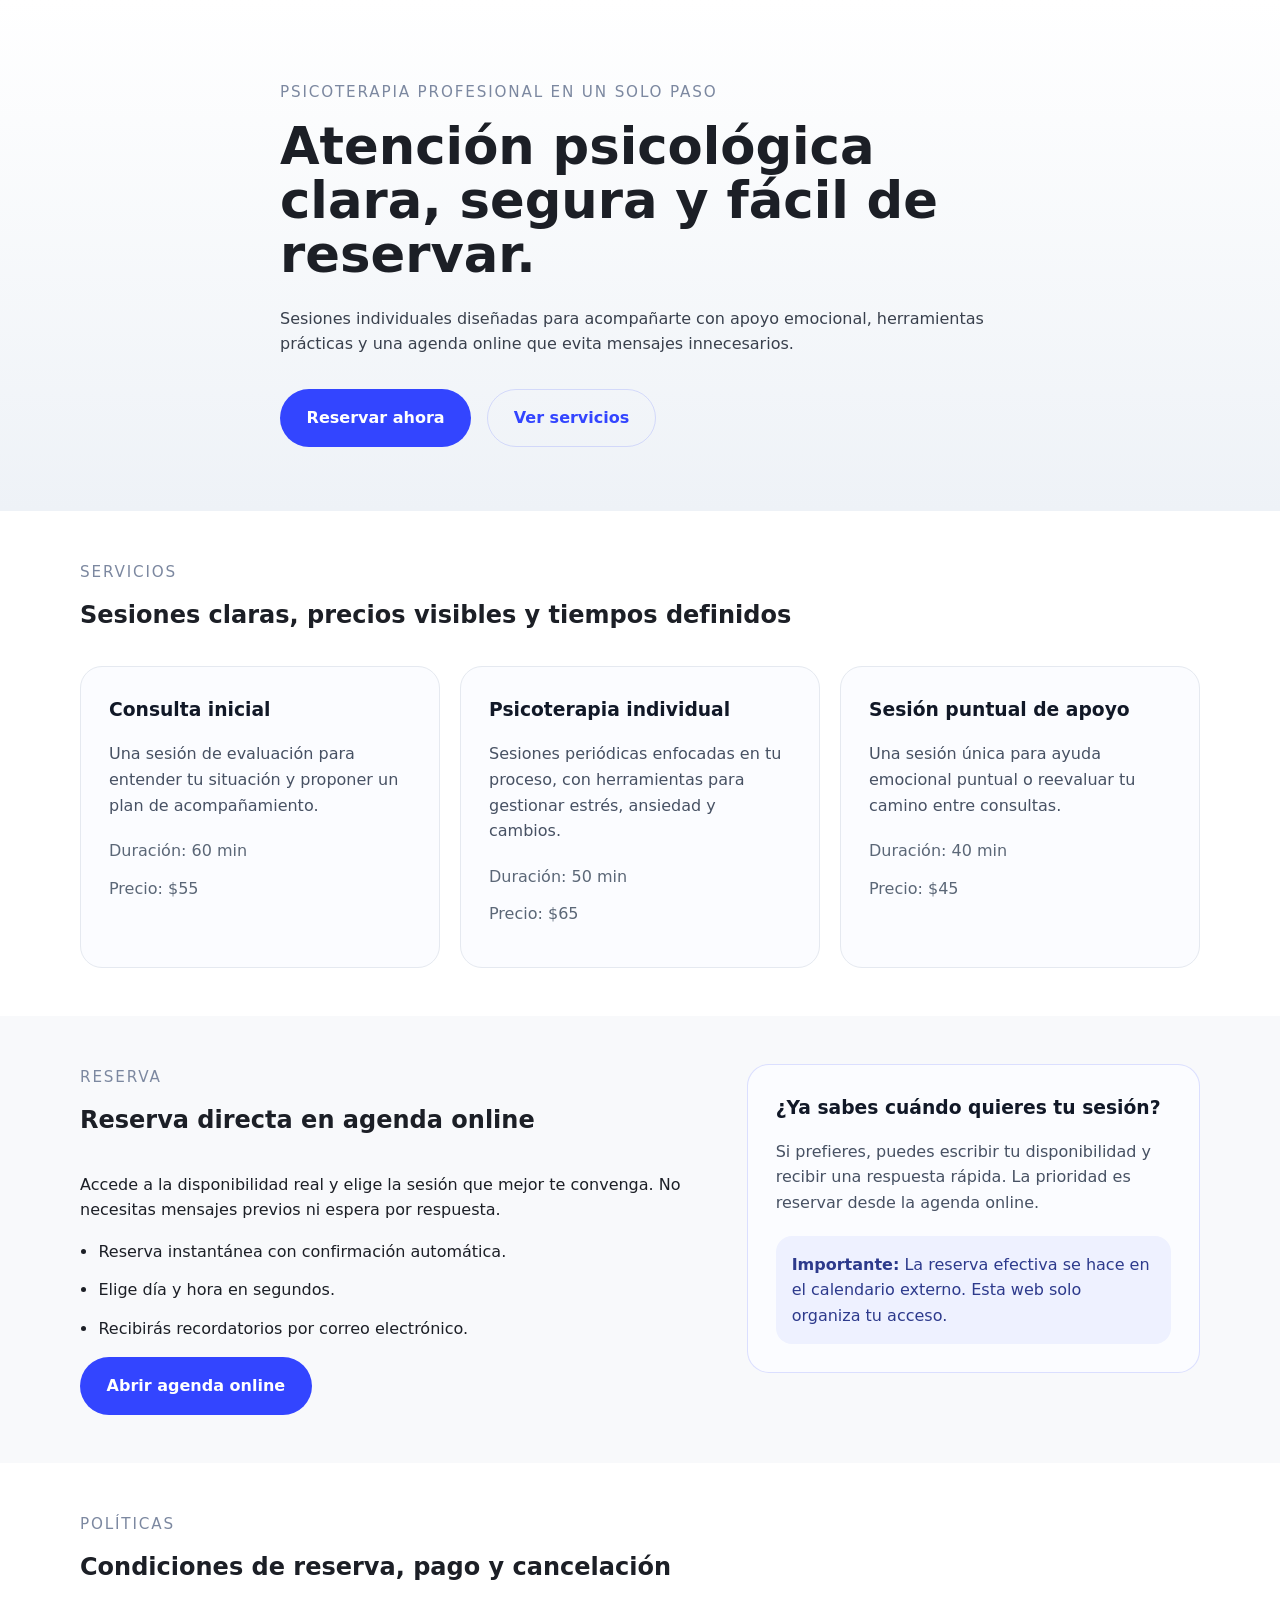
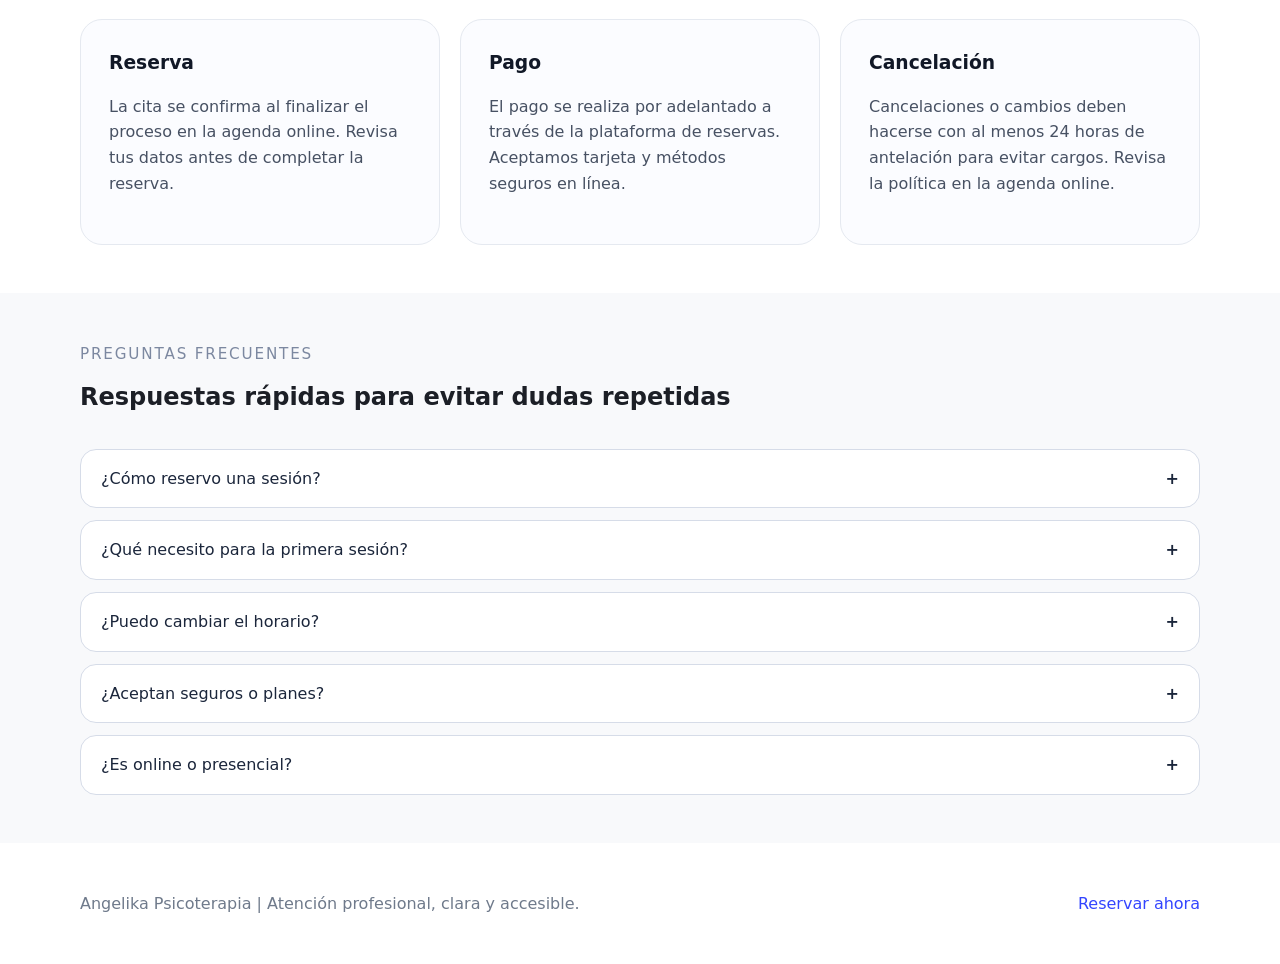
==== index.html @ d8b74e1b "Add one-page psychotherapy website" ====
<!DOCTYPE html>
<html lang="es">
<head>
  <meta charset="UTF-8" />
  <meta name="viewport" content="width=device-width, initial-scale=1.0" />
  <title>Consulta de Psicoterapia | Angelika</title>
  <link rel="stylesheet" href="styles.css" />
</head>
<body>
  <header class="hero">
    <div class="container hero-content">
      <p class="eyebrow">Psicoterapia profesional en un solo paso</p>
      <h1>Atención psicológica clara, segura y fácil de reservar.</h1>
      <p class="hero-copy">
        Sesiones individuales diseñadas para acompañarte con apoyo emocional, herramientas prácticas y una agenda online que evita mensajes innecesarios.
      </p>
      <div class="hero-actions">
        <a class="button button-primary" href="#reserva">Reservar ahora</a>
        <a class="button button-secondary" href="#servicios">Ver servicios</a>
      </div>
    </div>
  </header>

  <main>
    <section id="servicios" class="section section-light">
      <div class="container">
        <div class="section-header">
          <p class="section-label">Servicios</p>
          <h2>Sesiones claras, precios visibles y tiempos definidos</h2>
        </div>
        <div class="services-grid">
          <article class="service-card">
            <h3>Consulta inicial</h3>
            <p>Una sesión de evaluación para entender tu situación y proponer un plan de acompañamiento.</p>
            <ul>
              <li>Duración: 60 min</li>
              <li>Precio: $55</li>
            </ul>
          </article>
          <article class="service-card">
            <h3>Psicoterapia individual</h3>
            <p>Sesiones periódicas enfocadas en tu proceso, con herramientas para gestionar estrés, ansiedad y cambios.</p>
            <ul>
              <li>Duración: 50 min</li>
              <li>Precio: $65</li>
            </ul>
          </article>
          <article class="service-card">
            <h3>Sesión puntual de apoyo</h3>
            <p>Una sesión única para ayuda emocional puntual o reevaluar tu camino entre consultas.</p>
            <ul>
              <li>Duración: 40 min</li>
              <li>Precio: $45</li>
            </ul>
          </article>
        </div>
      </div>
    </section>

    <section class="section section-white">
      <div class="container split-content">
        <div>
          <div class="section-header">
            <p class="section-label">Reserva</p>
            <h2>Reserva directa en agenda online</h2>
          </div>
          <p>Accede a la disponibilidad real y elige la sesión que mejor te convenga. No necesitas mensajes previos ni espera por respuesta.</p>
          <ul class="policy-list">
            <li>Reserva instantánea con confirmación automática.</li>
            <li>Elige día y hora en segundos.</li>
            <li>Recibirás recordatorios por correo electrónico.</li>
          </ul>
          <a class="button button-primary" id="reserva" href="https://agenda.example.com" target="_blank" rel="noopener noreferrer">Abrir agenda online</a>
        </div>
        <div class="booking-card">
          <h3>¿Ya sabes cuándo quieres tu sesión?</h3>
          <p>Si prefieres, puedes escribir tu disponibilidad y recibir una respuesta rápida. La prioridad es reservar desde la agenda online.</p>
          <div class="booking-note">
            <strong>Importante:</strong> La reserva efectiva se hace en el calendario externo. Esta web solo organiza tu acceso.
          </div>
        </div>
      </div>
    </section>

    <section class="section section-light">
      <div class="container">
        <div class="section-header">
          <p class="section-label">Políticas</p>
          <h2>Condiciones de reserva, pago y cancelación</h2>
        </div>
        <div class="policies-grid">
          <article class="policy-card">
            <h3>Reserva</h3>
            <p>La cita se confirma al finalizar el proceso en la agenda online. Revisa tus datos antes de completar la reserva.</p>
          </article>
          <article class="policy-card">
            <h3>Pago</h3>
            <p>El pago se realiza por adelantado a través de la plataforma de reservas. Aceptamos tarjeta y métodos seguros en línea.</p>
          </article>
          <article class="policy-card">
            <h3>Cancelación</h3>
            <p>Cancelaciones o cambios deben hacerse con al menos 24 horas de antelación para evitar cargos. Revisa la política en la agenda online.</p>
          </article>
        </div>
      </div>
    </section>

    <section class="section section-white">
      <div class="container">
        <div class="section-header">
          <p class="section-label">Preguntas frecuentes</p>
          <h2>Respuestas rápidas para evitar dudas repetidas</h2>
        </div>
        <div class="faq-list" id="faqList">
          <button class="faq-item" type="button">
            <span>¿Cómo reservo una sesión?</span>
            <span class="faq-icon">+</span>
          </button>
          <div class="faq-panel">Haz clic en "Abrir agenda online", elige la cita disponible y confirma tu reserva con tus datos.</div>

          <button class="faq-item" type="button">
            <span>¿Qué necesito para la primera sesión?</span>
            <span class="faq-icon">+</span>
          </button>
          <div class="faq-panel">Conéctate desde un lugar tranquilo, lleva papel y bolígrafo si deseas, y comparte lo que te preocupe.</div>

          <button class="faq-item" type="button">
            <span>¿Puedo cambiar el horario?</span>
            <span class="faq-icon">+</span>
          </button>
          <div class="faq-panel">Sí, la mayoría de los cambios se gestionan desde la agenda online con 24 horas de anticipación.</div>

          <button class="faq-item" type="button">
            <span>¿Aceptan seguros o planes?</span>
            <span class="faq-icon">+</span>
          </button>
          <div class="faq-panel">Actualmente el pago es directo en línea. Si necesitas más opciones, consulta desde la agenda o envía un mensaje breve.</div>

          <button class="faq-item" type="button">
            <span>¿Es online o presencial?</span>
            <span class="faq-icon">+</span>
          </button>
          <div class="faq-panel">La oferta principal es online para facilitar la reserva y reducir tiempos. Si hay opción presencial disponible, se indicará en la agenda.</div>
        </div>
      </div>
    </section>
  </main>

  <footer class="footer">
    <div class="container footer-content">
      <p>Angelika Psicoterapia | Atención profesional, clara y accesible.</p>
      <a href="https://agenda.example.com" target="_blank" rel="noopener noreferrer">Reservar ahora</a>
    </div>
  </footer>

  <script src="script.js"></script>
</body>
</html>
---- styles.css ----
:root {
  color-scheme: light;
  font-family: Inter, system-ui, -apple-system, BlinkMacSystemFont, 'Segoe UI', sans-serif;
  font-size: 16px;
  line-height: 1.6;
  color: #1c1f26;
  background: #f8f9fb;
}

* {
  box-sizing: border-box;
}

html {
  scroll-behavior: smooth;
}

body {
  margin: 0;
  min-height: 100vh;
  background: #f8f9fb;
}

a {
  color: inherit;
  text-decoration: none;
}

button {
  font: inherit;
}

.container {
  width: min(1120px, calc(100% - 2rem));
  margin: 0 auto;
}

.hero {
  padding: 4rem 0 3rem;
  background: linear-gradient(180deg, #ffffff 0%, #eef2f7 100%);
}

.hero-content {
  max-width: 720px;
}

.eyebrow {
  margin: 0 0 1rem;
  color: #7c88a0;
  font-size: 0.95rem;
  letter-spacing: 0.12em;
  text-transform: uppercase;
}

h1,
h2,
h3 {
  margin: 0;
  font-weight: 700;
}

h1 {
  font-size: clamp(2rem, 4vw, 3.4rem);
  line-height: 1.05;
}

.hero-copy {
  margin: 1.5rem 0 2rem;
  max-width: 56rem;
  color: #39404d;
}

.hero-actions {
  display: flex;
  flex-direction: column;
  gap: 1rem;
}

.section {
  padding: 3rem 0;
}

.section-light {
  background: #ffffff;
}

.section-white {
  background: #f8f9fb;
}

.section-header {
  margin-bottom: 2rem;
}

.section-label {
  margin: 0 0 0.75rem;
  display: inline-block;
  font-size: 0.95rem;
  letter-spacing: 0.12em;
  color: #7c88a0;
  text-transform: uppercase;
}

.services-grid,
.policies-grid {
  display: grid;
  gap: 1.25rem;
}

.service-card,
.policy-card,
.booking-card {
  background: #fbfcff;
  border: 1px solid #e5e9f0;
  border-radius: 22px;
  padding: 1.75rem;
}

.service-card h3,
.policy-card h3,
.booking-card h3 {
  margin-bottom: 1rem;
  color: #111827;
}

.service-card p,
.policy-card p,
.booking-card p {
  margin: 0 0 1.25rem;
  color: #475163;
}

.service-card ul,
.policy-card ul,
.booking-card ul {
  margin: 0;
  padding: 0;
  list-style: none;
  color: #5b6777;
}

.service-card li {
  margin-bottom: 0.75rem;
}

.button {
  display: inline-flex;
  align-items: center;
  justify-content: center;
  border-radius: 999px;
  padding: 0.95rem 1.6rem;
  font-weight: 700;
  transition: transform 160ms ease, box-shadow 160ms ease;
}

.button-primary {
  background: #3345ff;
  color: #ffffff;
  border: 1px solid transparent;
}

.button-secondary {
  background: transparent;
  color: #3345ff;
  border: 1px solid rgba(51, 69, 255, 0.16);
}

.button:hover {
  transform: translateY(-1px);
}

.split-content {
  display: grid;
  gap: 2rem;
}

.booking-card {
  border-color: rgba(51, 69, 255, 0.16);
}

.booking-note {
  margin-top: 1rem;
  padding: 1rem;
  border-radius: 16px;
  background: #eef1ff;
  color: #2d3a8c;
}

.policy-list {
  padding-left: 1.15rem;
}

.policy-list li {
  margin-bottom: 0.8rem;
}

.faq-list {
  display: grid;
  gap: 0.75rem;
}

.faq-item {
  width: 100%;
  border: 1px solid #d6dce8;
  border-radius: 16px;
  background: #ffffff;
  color: #1b263b;
  padding: 1rem 1.25rem;
  display: flex;
  justify-content: space-between;
  align-items: center;
  cursor: pointer;
}

.faq-item:hover {
  border-color: #a2b1cf;
}

.faq-panel {
  display: none;
  background: #ffffff;
  border: 1px solid #d6dce8;
  border-top: none;
  border-radius: 0 0 16px 16px;
  padding: 1rem 1.25rem;
  color: #575f70;
}

.faq-item.active + .faq-panel {
  display: block;
}

.faq-icon {
  font-weight: 700;
}

.footer {
  padding: 2rem 0;
  background: #ffffff;
}

.footer-content {
  display: flex;
  flex-direction: column;
  gap: 1rem;
  align-items: center;
  justify-content: space-between;
  text-align: center;
  color: #6f7a8b;
}

.footer-content a {
  color: #3345ff;
}

@media (min-width: 720px) {
  .hero {
    padding: 5rem 0 4rem;
  }

  .hero-actions {
    flex-direction: row;
  }

  .services-grid,
  .policies-grid {
    grid-template-columns: repeat(3, minmax(0, 1fr));
  }

  .split-content {
    grid-template-columns: 1.4fr 1fr;
    align-items: start;
  }

  .footer-content {
    flex-direction: row;
    text-align: left;
  }
}

@media (max-width: 719px) {
  .section {
    padding: 2.5rem 0;
  }

  .service-card,
  .policy-card,
  .booking-card {
    padding: 1.5rem;
  }
}
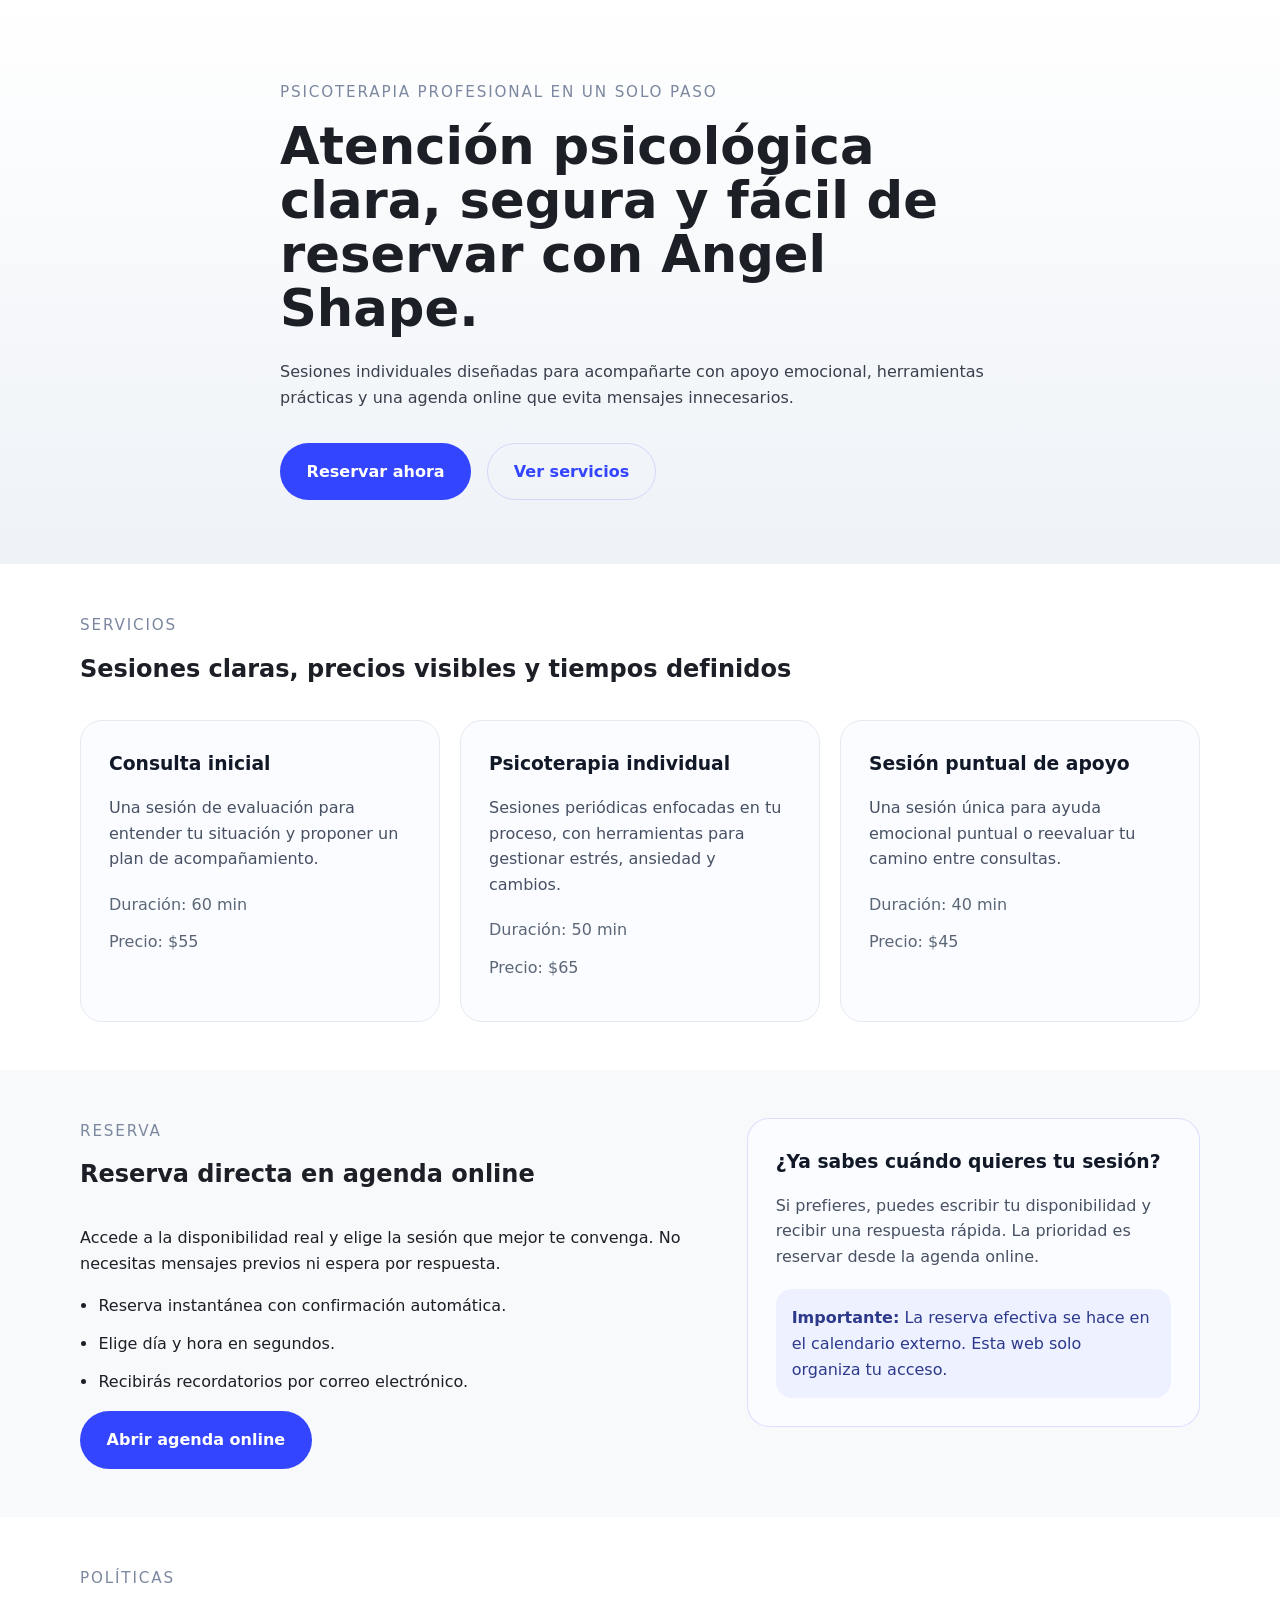
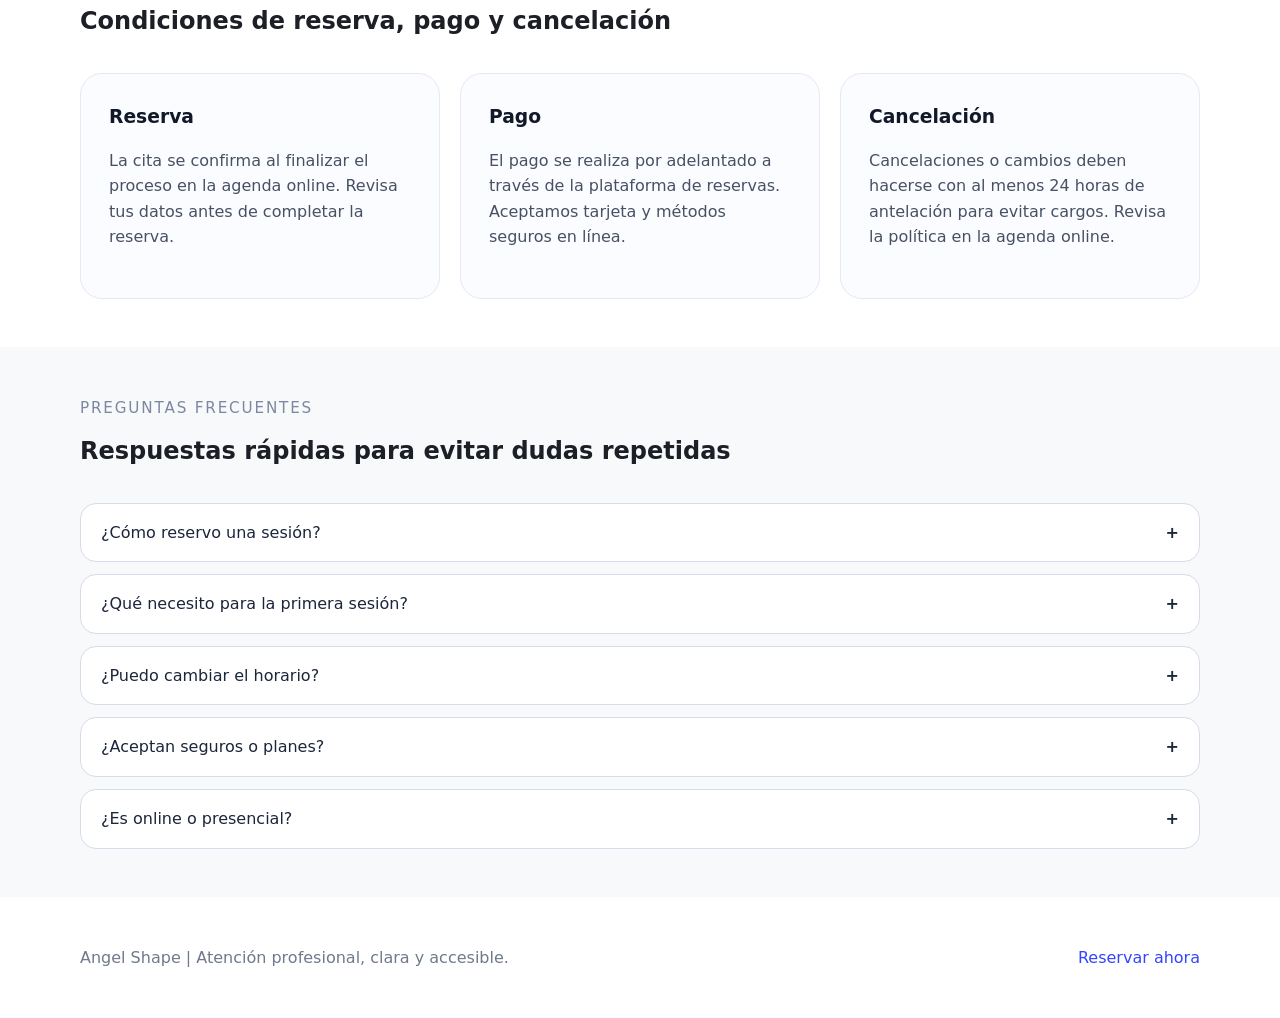
==== commit a6553b09: "Rename brand to Angel Shape" ====
--- a/index.html
+++ b/index.html
@@ -3,14 +3,14 @@
 <head>
   <meta charset="UTF-8" />
   <meta name="viewport" content="width=device-width, initial-scale=1.0" />
-  <title>Consulta de Psicoterapia | Angelika</title>
+  <title>Angel Shape | Reserva fácil y profesional</title>
   <link rel="stylesheet" href="styles.css" />
 </head>
 <body>
   <header class="hero">
     <div class="container hero-content">
       <p class="eyebrow">Psicoterapia profesional en un solo paso</p>
-      <h1>Atención psicológica clara, segura y fácil de reservar.</h1>
+      <h1>Atención psicológica clara, segura y fácil de reservar con Angel Shape.</h1>
       <p class="hero-copy">
         Sesiones individuales diseñadas para acompañarte con apoyo emocional, herramientas prácticas y una agenda online que evita mensajes innecesarios.
       </p>
@@ -148,7 +148,7 @@
 
   <footer class="footer">
     <div class="container footer-content">
-      <p>Angelika Psicoterapia | Atención profesional, clara y accesible.</p>
+      <p>Angel Shape | Atención profesional, clara y accesible.</p>
       <a href="https://agenda.example.com" target="_blank" rel="noopener noreferrer">Reservar ahora</a>
     </div>
   </footer>
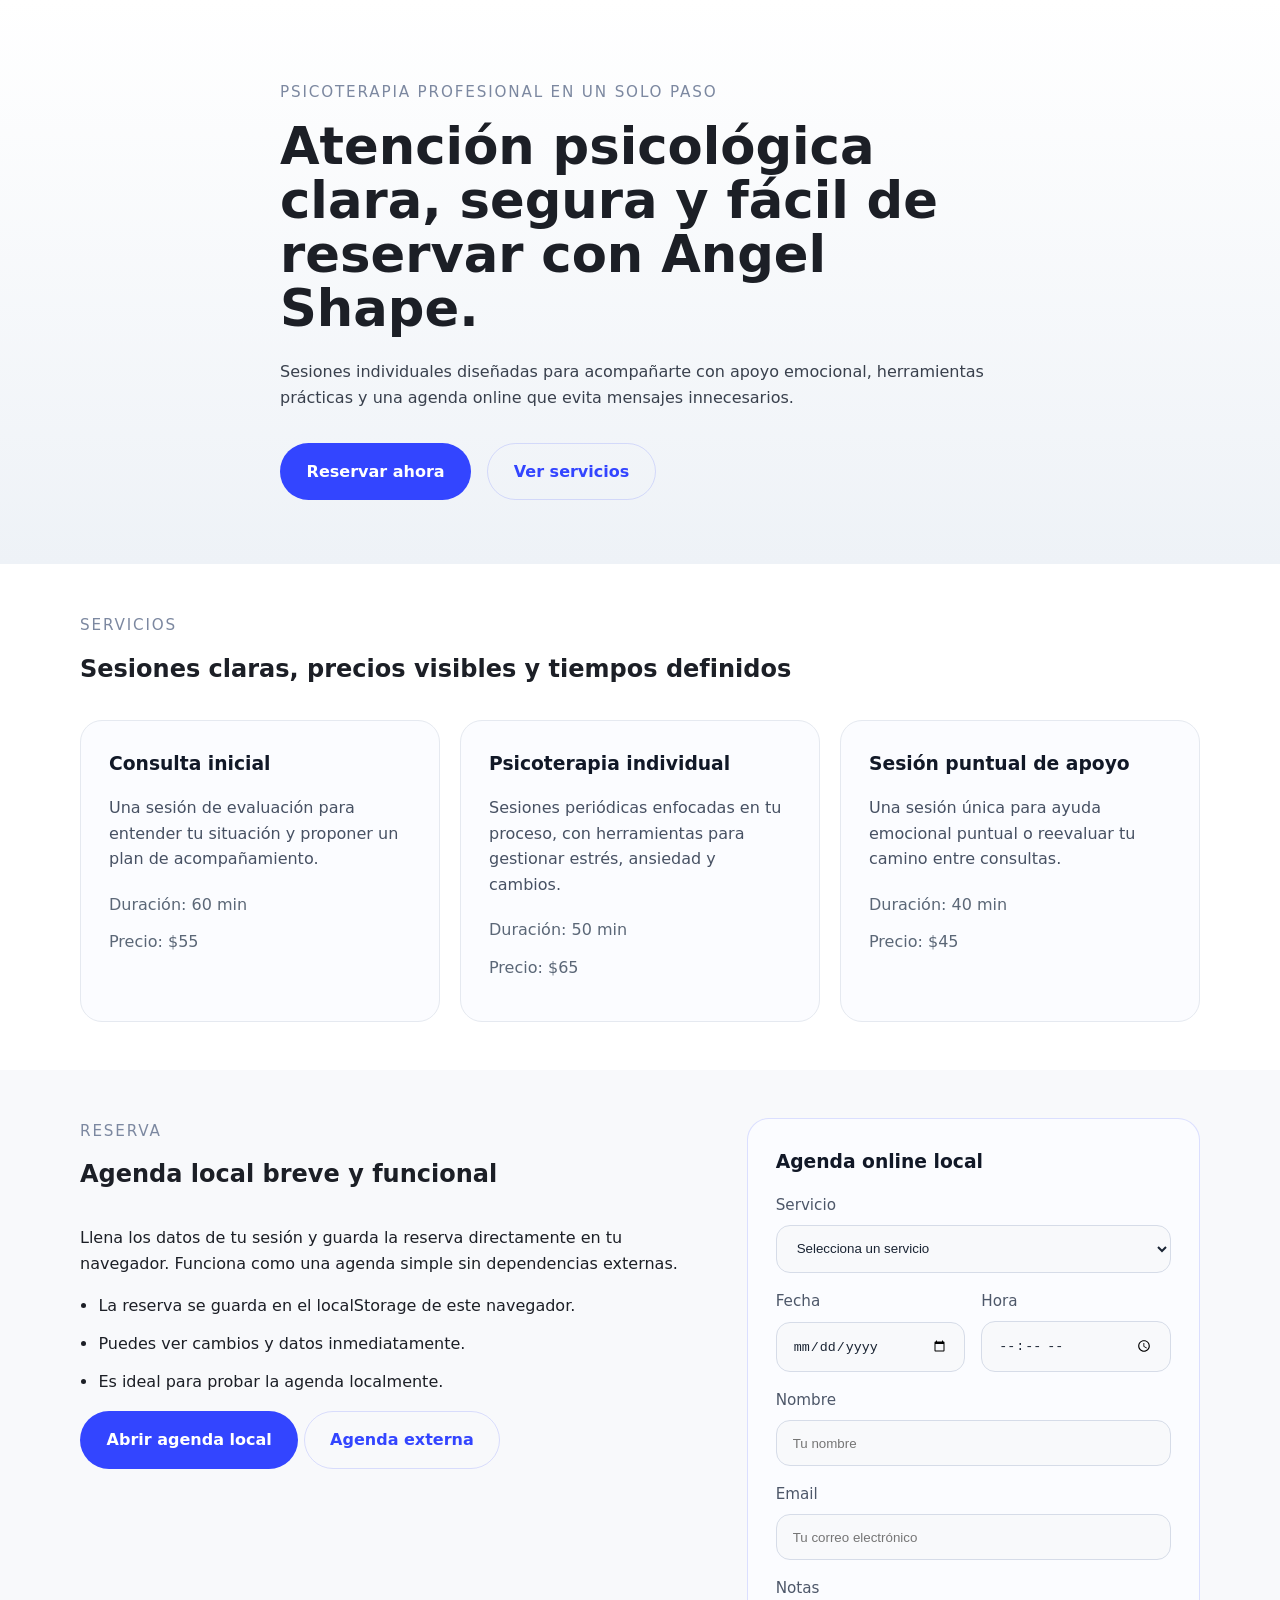
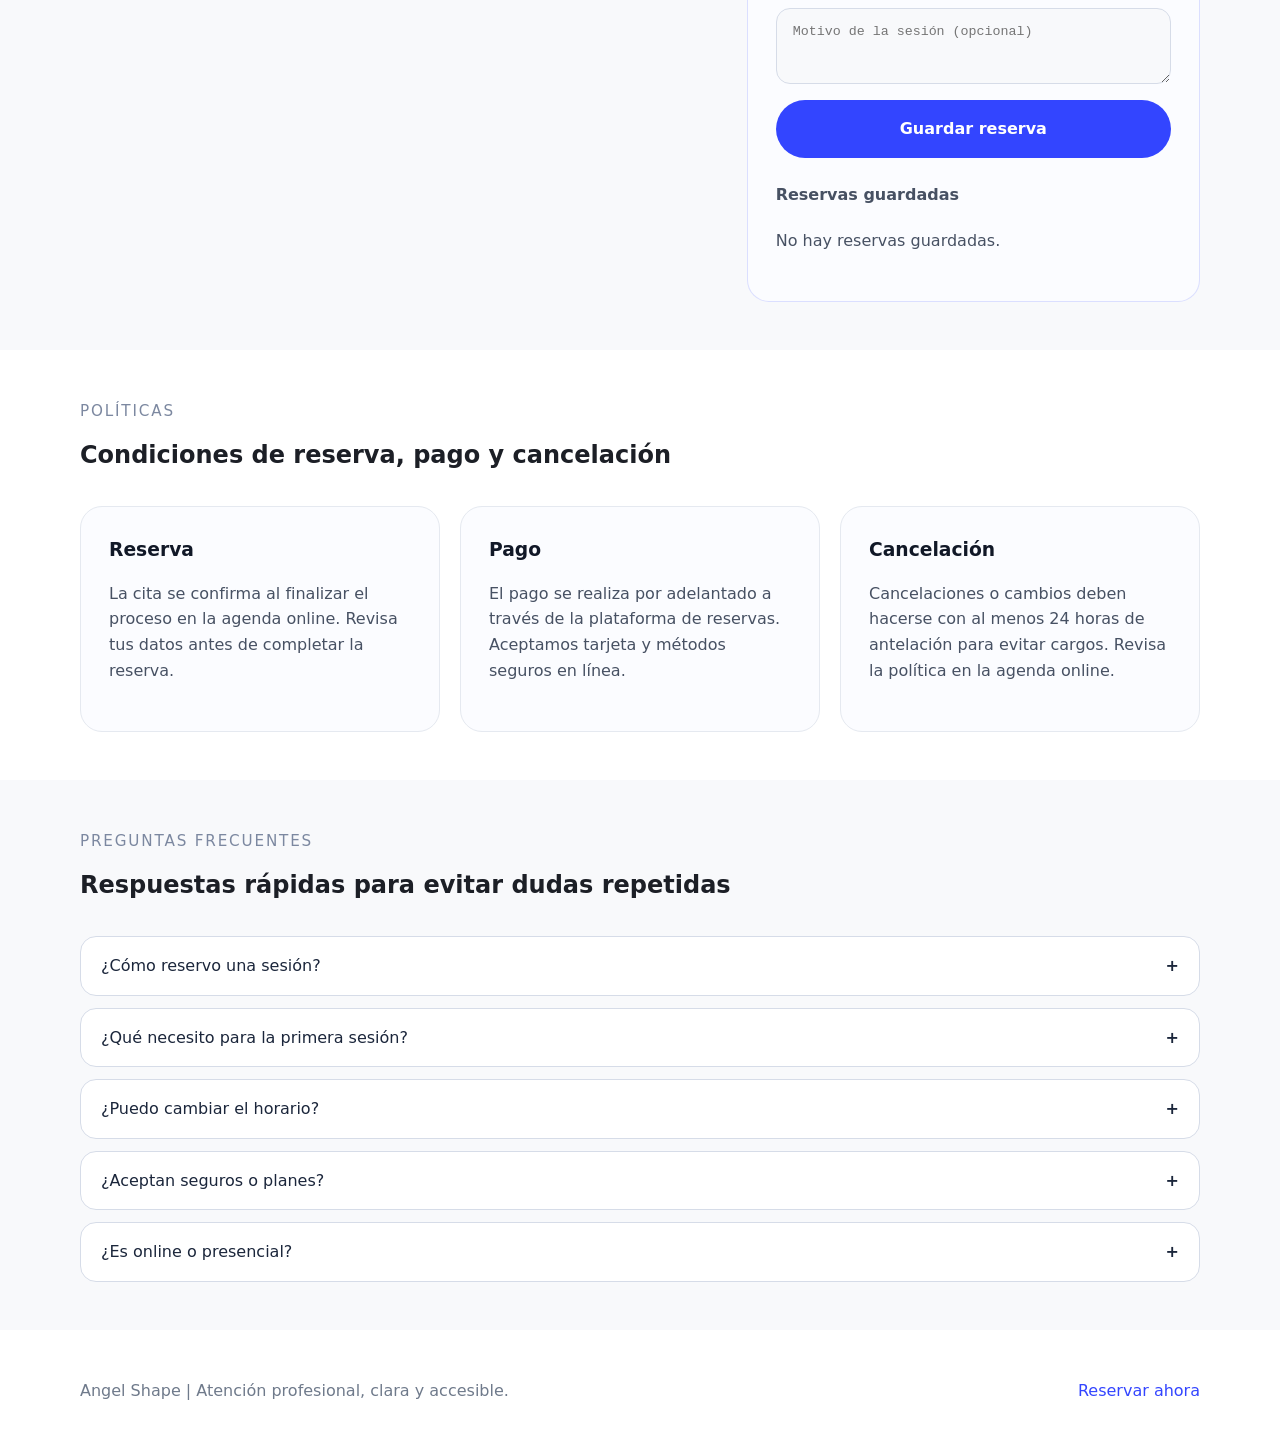
==== commit b4281a35: "Add local agenda with localStorage support" ====
--- a/index.html
+++ b/index.html
@@ -15,7 +15,7 @@
         Sesiones individuales diseñadas para acompañarte con apoyo emocional, herramientas prácticas y una agenda online que evita mensajes innecesarios.
       </p>
       <div class="hero-actions">
-        <a class="button button-primary" href="#reserva">Reservar ahora</a>
+        <a class="button button-primary" href="#agendaLocal">Reservar ahora</a>
         <a class="button button-secondary" href="#servicios">Ver servicios</a>
       </div>
     </div>
@@ -62,21 +62,57 @@
         <div>
           <div class="section-header">
             <p class="section-label">Reserva</p>
-            <h2>Reserva directa en agenda online</h2>
+            <h2>Agenda local breve y funcional</h2>
           </div>
-          <p>Accede a la disponibilidad real y elige la sesión que mejor te convenga. No necesitas mensajes previos ni espera por respuesta.</p>
+          <p>Llena los datos de tu sesión y guarda la reserva directamente en tu navegador. Funciona como una agenda simple sin dependencias externas.</p>
           <ul class="policy-list">
-            <li>Reserva instantánea con confirmación automática.</li>
-            <li>Elige día y hora en segundos.</li>
-            <li>Recibirás recordatorios por correo electrónico.</li>
+            <li>La reserva se guarda en el localStorage de este navegador.</li>
+            <li>Puedes ver cambios y datos inmediatamente.</li>
+            <li>Es ideal para probar la agenda localmente.</li>
           </ul>
-          <a class="button button-primary" id="reserva" href="https://agenda.example.com" target="_blank" rel="noopener noreferrer">Abrir agenda online</a>
+          <a class="button button-primary" href="#agendaLocal">Abrir agenda local</a>
+          <a class="button button-secondary" href="https://agenda.example.com" target="_blank" rel="noopener noreferrer">Agenda externa</a>
         </div>
-        <div class="booking-card">
-          <h3>¿Ya sabes cuándo quieres tu sesión?</h3>
-          <p>Si prefieres, puedes escribir tu disponibilidad y recibir una respuesta rápida. La prioridad es reservar desde la agenda online.</p>
-          <div class="booking-note">
-            <strong>Importante:</strong> La reserva efectiva se hace en el calendario externo. Esta web solo organiza tu acceso.
+        <div class="booking-card" id="agendaLocal">
+          <h3>Agenda online local</h3>
+          <form id="bookingForm" class="booking-form">
+            <div class="input-group">
+              <label class="input-label" for="service">Servicio</label>
+              <select id="service" name="service" class="input-field" required>
+                <option value="">Selecciona un servicio</option>
+                <option value="Consulta inicial">Consulta inicial - 60 min</option>
+                <option value="Psicoterapia individual">Psicoterapia individual - 50 min</option>
+                <option value="Sesión puntual de apoyo">Sesión puntual de apoyo - 40 min</option>
+              </select>
+            </div>
+            <div class="input-row">
+              <div class="input-group">
+                <label class="input-label" for="date">Fecha</label>
+                <input id="date" name="date" type="date" class="input-field" required />
+              </div>
+              <div class="input-group">
+                <label class="input-label" for="time">Hora</label>
+                <input id="time" name="time" type="time" class="input-field" required />
+              </div>
+            </div>
+            <div class="input-group">
+              <label class="input-label" for="name">Nombre</label>
+              <input id="name" name="name" type="text" class="input-field" placeholder="Tu nombre" required />
+            </div>
+            <div class="input-group">
+              <label class="input-label" for="email">Email</label>
+              <input id="email" name="email" type="email" class="input-field" placeholder="Tu correo electrónico" required />
+            </div>
+            <div class="input-group">
+              <label class="input-label" for="notes">Notas</label>
+              <textarea id="notes" name="notes" class="input-field" rows="3" placeholder="Motivo de la sesión (opcional)"></textarea>
+            </div>
+            <button class="button button-primary" type="submit">Guardar reserva</button>
+          </form>
+          <div class="booking-summary">
+            <p class="booking-summary-title">Reservas guardadas</p>
+            <p id="bookingCount">Cargando...</p>
+            <div id="bookingsList" class="bookings-list"></div>
           </div>
         </div>
       </div>
@@ -116,7 +152,7 @@
             <span>¿Cómo reservo una sesión?</span>
             <span class="faq-icon">+</span>
           </button>
-          <div class="faq-panel">Haz clic en "Abrir agenda online", elige la cita disponible y confirma tu reserva con tus datos.</div>
+          <div class="faq-panel">Haz clic en "Abrir agenda local", completa los datos y guarda tu reserva en tu navegador.</div>
 
           <button class="faq-item" type="button">
             <span>¿Qué necesito para la primera sesión?</span>
--- a/styles.css
+++ b/styles.css
@@ -178,6 +178,77 @@
   border-color: rgba(51, 69, 255, 0.16);
 }
 
+.booking-form {
+  display: grid;
+  gap: 1rem;
+}
+
+.input-group {
+  display: grid;
+  gap: 0.5rem;
+}
+
+.input-row {
+  display: grid;
+  gap: 1rem;
+  grid-template-columns: 1fr 1fr;
+}
+
+@media (max-width: 720px) {
+  .input-row {
+    grid-template-columns: 1fr;
+  }
+}
+
+.input-label {
+  font-size: 0.95rem;
+  color: #4d5769;
+}
+
+.input-field {
+  width: 100%;
+  min-height: 44px;
+  padding: 0.9rem 1rem;
+  border: 1px solid #d6dce8;
+  border-radius: 14px;
+  background: #f8f9fb;
+  color: #1a2433;
+}
+
+.input-field:focus {
+  outline: none;
+  border-color: #3345ff;
+  box-shadow: 0 0 0 4px rgba(51, 69, 255, 0.08);
+}
+
+.booking-summary {
+  margin-top: 1.5rem;
+}
+
+.booking-summary-title {
+  margin: 0 0 0.5rem;
+  font-weight: 700;
+  color: #111827;
+}
+
+.bookings-list {
+  display: grid;
+  gap: 0.85rem;
+  margin-top: 1rem;
+}
+
+.booking-item {
+  padding: 1rem;
+  border: 1px solid #d6dce8;
+  border-radius: 18px;
+  background: #ffffff;
+}
+
+.booking-item strong {
+  display: block;
+  margin-bottom: 0.5rem;
+}
+
 .booking-note {
   margin-top: 1rem;
   padding: 1rem;
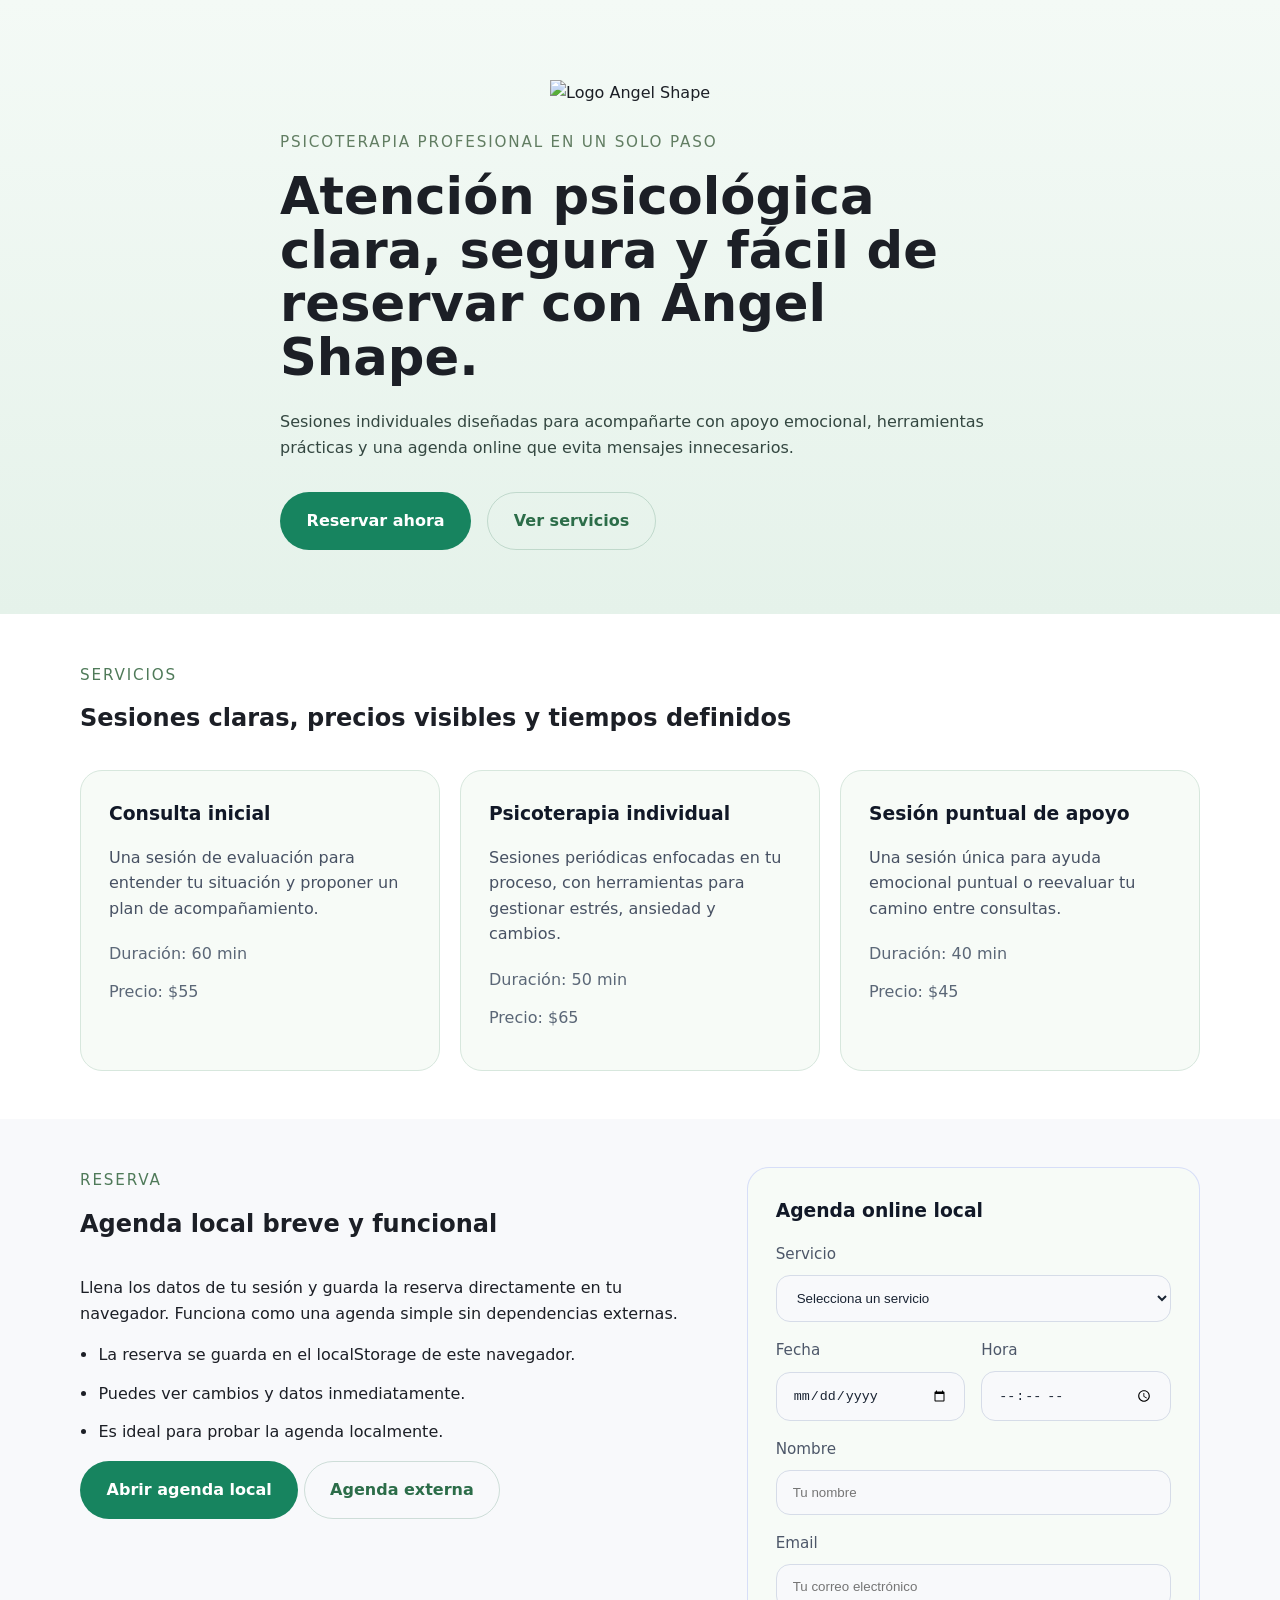
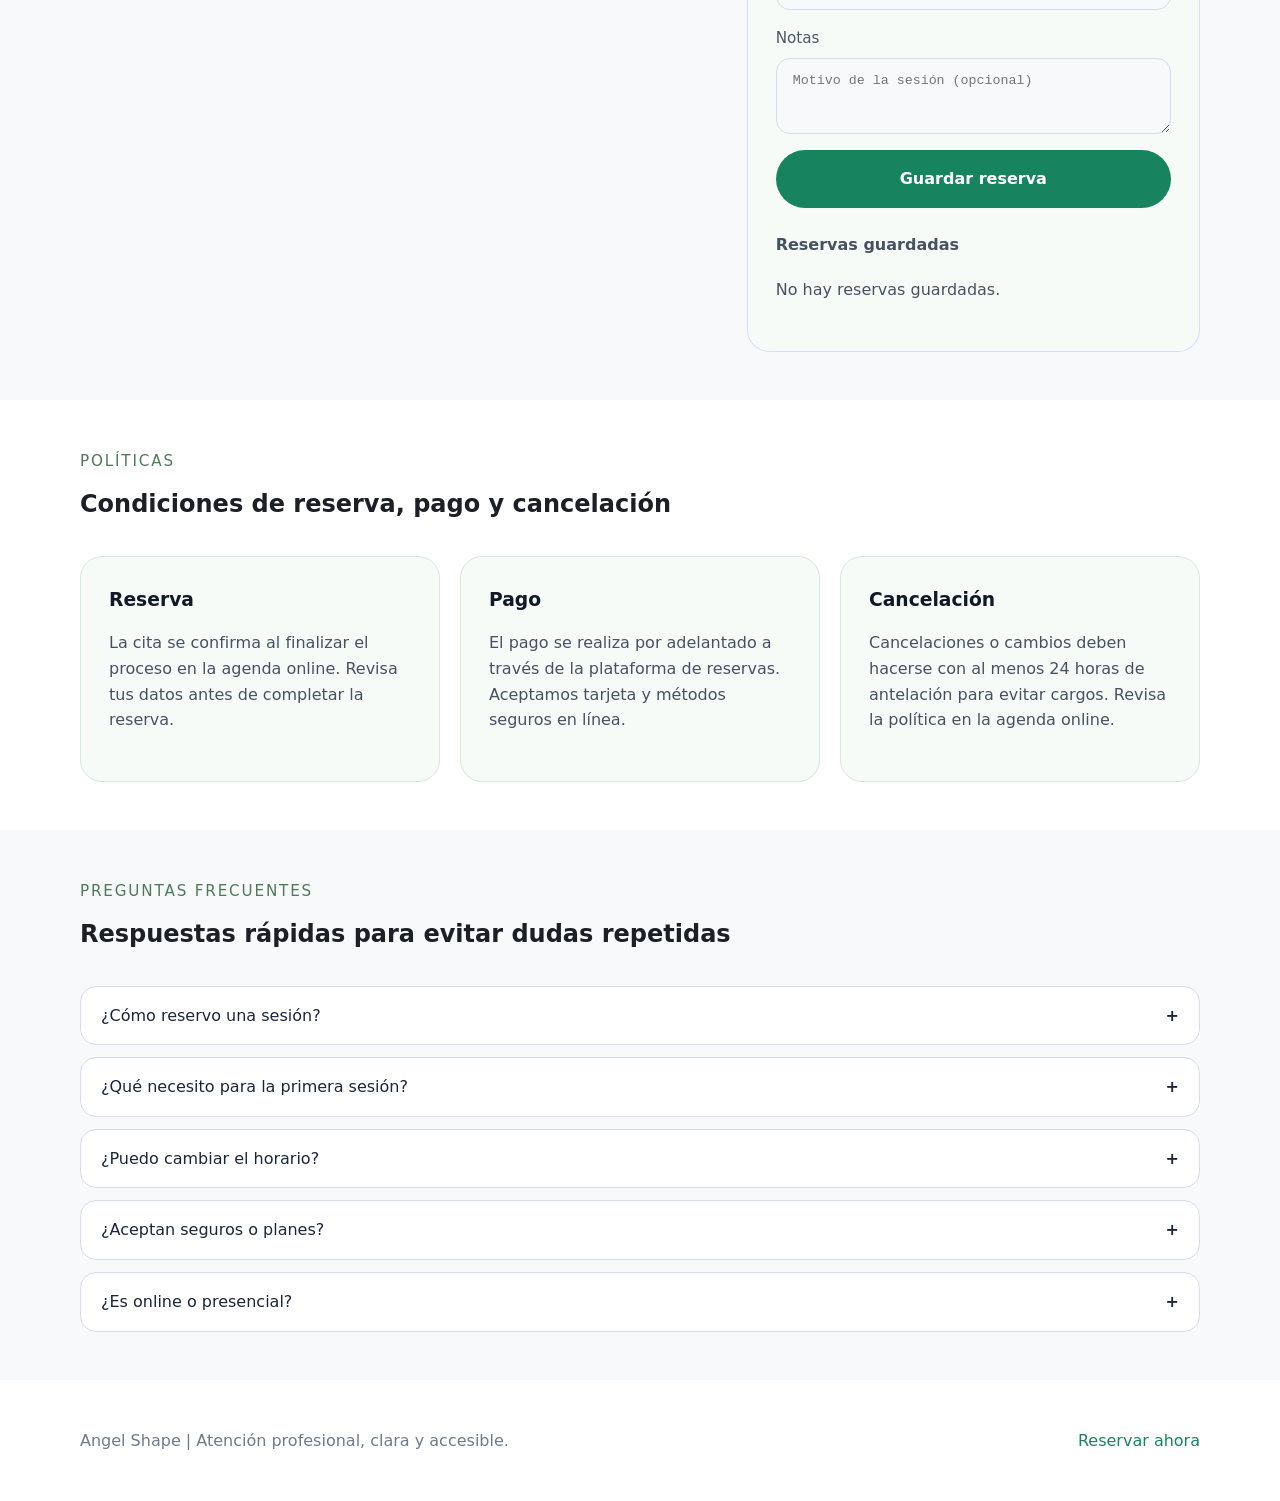
==== commit 92eea877: "Add logo and update page palette to match logo" ====
--- a/index.html
+++ b/index.html
@@ -8,8 +8,9 @@
 </head>
 <body>
   <header class="hero">
-    <div class="container hero-content">
-      <p class="eyebrow">Psicoterapia profesional en un solo paso</p>
+    <div class="container hero-content">      <div class="logo-wrap">
+        <img src="logo.jpeg" alt="Logo Angel Shape" class="site-logo" />
+      </div>      <p class="eyebrow">Psicoterapia profesional en un solo paso</p>
       <h1>Atención psicológica clara, segura y fácil de reservar con Angel Shape.</h1>
       <p class="hero-copy">
         Sesiones individuales diseñadas para acompañarte con apoyo emocional, herramientas prácticas y una agenda online que evita mensajes innecesarios.
--- a/styles.css
+++ b/styles.css
@@ -37,16 +37,28 @@
 
 .hero {
   padding: 4rem 0 3rem;
-  background: linear-gradient(180deg, #ffffff 0%, #eef2f7 100%);
+  background: linear-gradient(180deg, #f4faf6 0%, #e5f2ea 100%);
 }
 
 .hero-content {
   max-width: 720px;
 }
 
+.logo-wrap {
+  margin-bottom: 1.5rem;
+}
+
+.site-logo {
+  display: block;
+  max-width: 180px;
+  width: 100%;
+  height: auto;
+  margin: 0 auto 1.5rem;
+}
+
 .eyebrow {
   margin: 0 0 1rem;
-  color: #7c88a0;
+  color: #617d62;
   font-size: 0.95rem;
   letter-spacing: 0.12em;
   text-transform: uppercase;
@@ -67,7 +79,7 @@
 .hero-copy {
   margin: 1.5rem 0 2rem;
   max-width: 56rem;
-  color: #39404d;
+  color: #344741;
 }
 
 .hero-actions {
@@ -97,7 +109,7 @@
   display: inline-block;
   font-size: 0.95rem;
   letter-spacing: 0.12em;
-  color: #7c88a0;
+  color: #4f7a59;
   text-transform: uppercase;
 }
 
@@ -110,8 +122,8 @@
 .service-card,
 .policy-card,
 .booking-card {
-  background: #fbfcff;
-  border: 1px solid #e5e9f0;
+  background: #f7fbf7;
+  border: 1px solid #d7e7dd;
   border-radius: 22px;
   padding: 1.75rem;
 }
@@ -154,15 +166,15 @@
 }
 
 .button-primary {
-  background: #3345ff;
+  background: #17845f;
   color: #ffffff;
   border: 1px solid transparent;
 }
 
 .button-secondary {
   background: transparent;
-  color: #3345ff;
-  border: 1px solid rgba(51, 69, 255, 0.16);
+  color: #2c6d49;
+  border: 1px solid rgba(39, 113, 74, 0.2);
 }
 
 .button:hover {
@@ -253,8 +265,8 @@
   margin-top: 1rem;
   padding: 1rem;
   border-radius: 16px;
-  background: #eef1ff;
-  color: #2d3a8c;
+  background: #e8f5ec;
+  color: #26593f;
 }
 
 .policy-list {
@@ -321,7 +333,7 @@
 }
 
 .footer-content a {
-  color: #3345ff;
+  color: #17845f;
 }
 
 @media (min-width: 720px) {
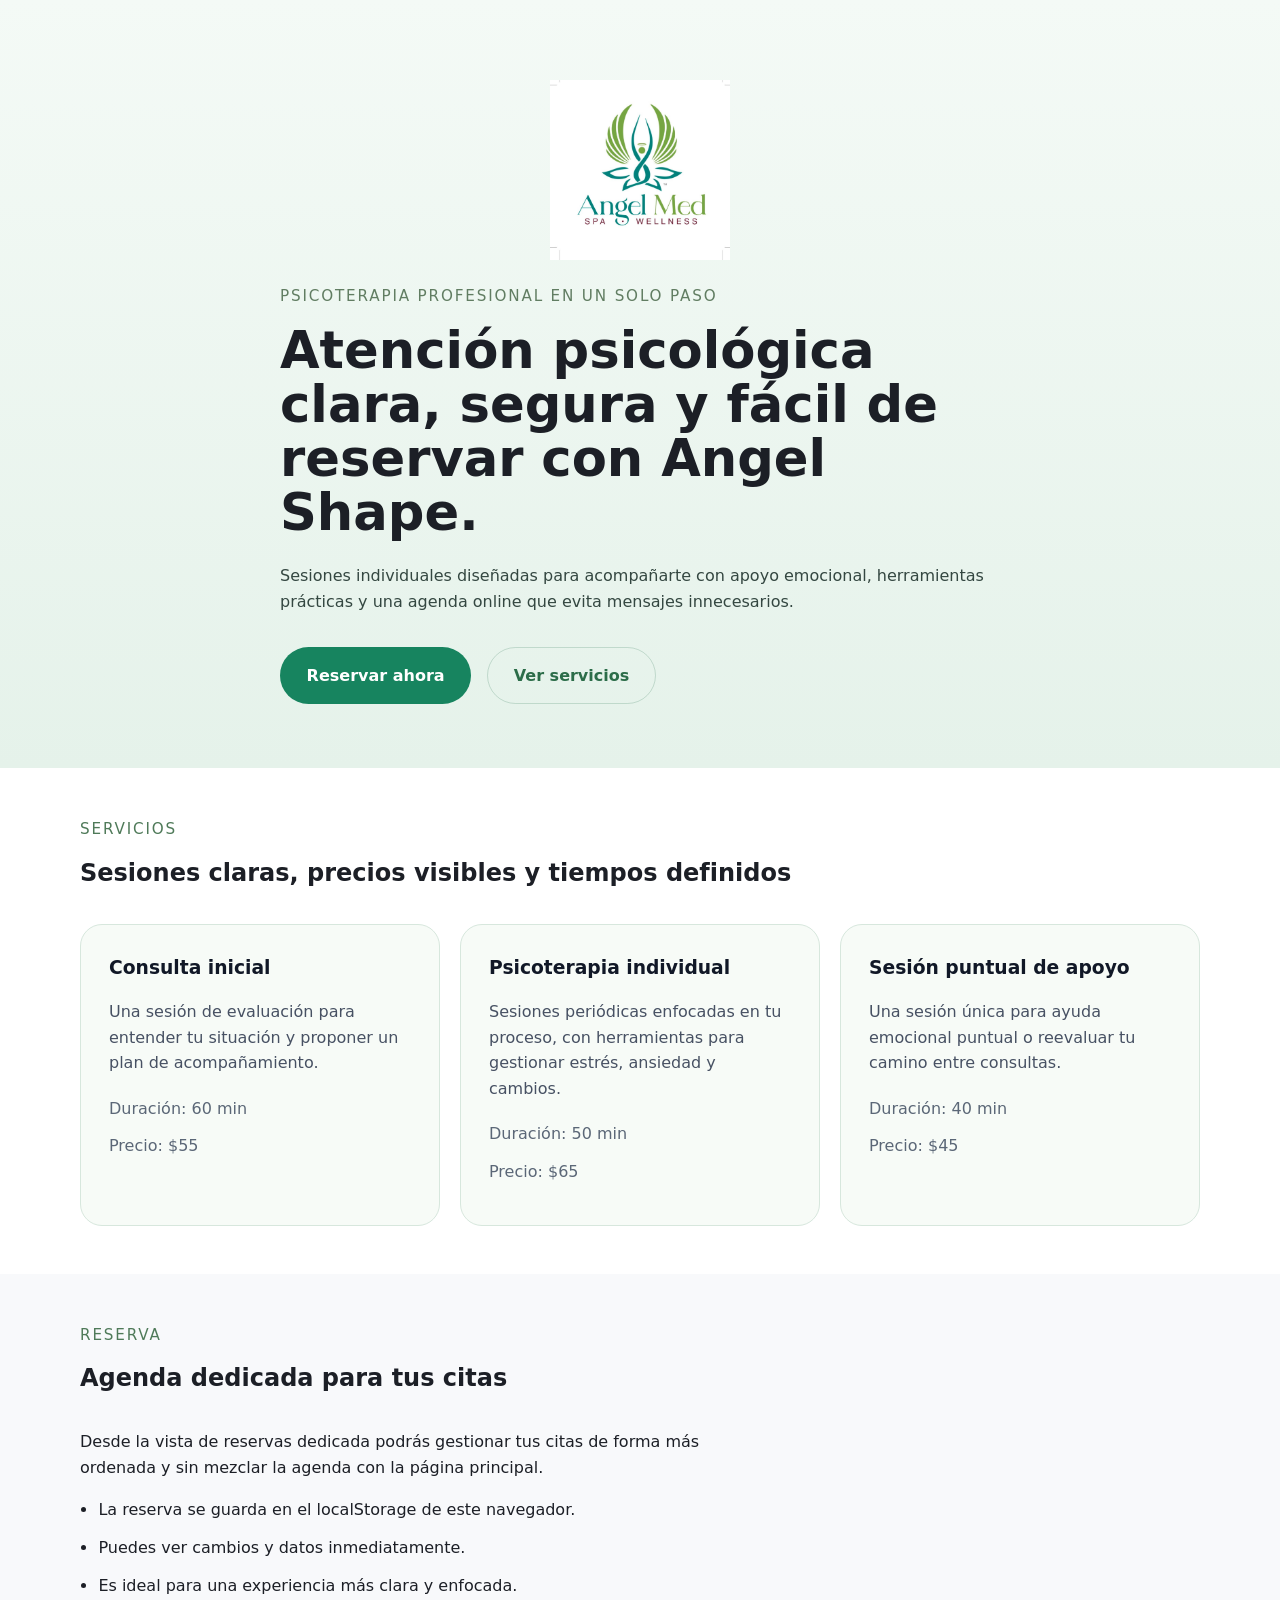
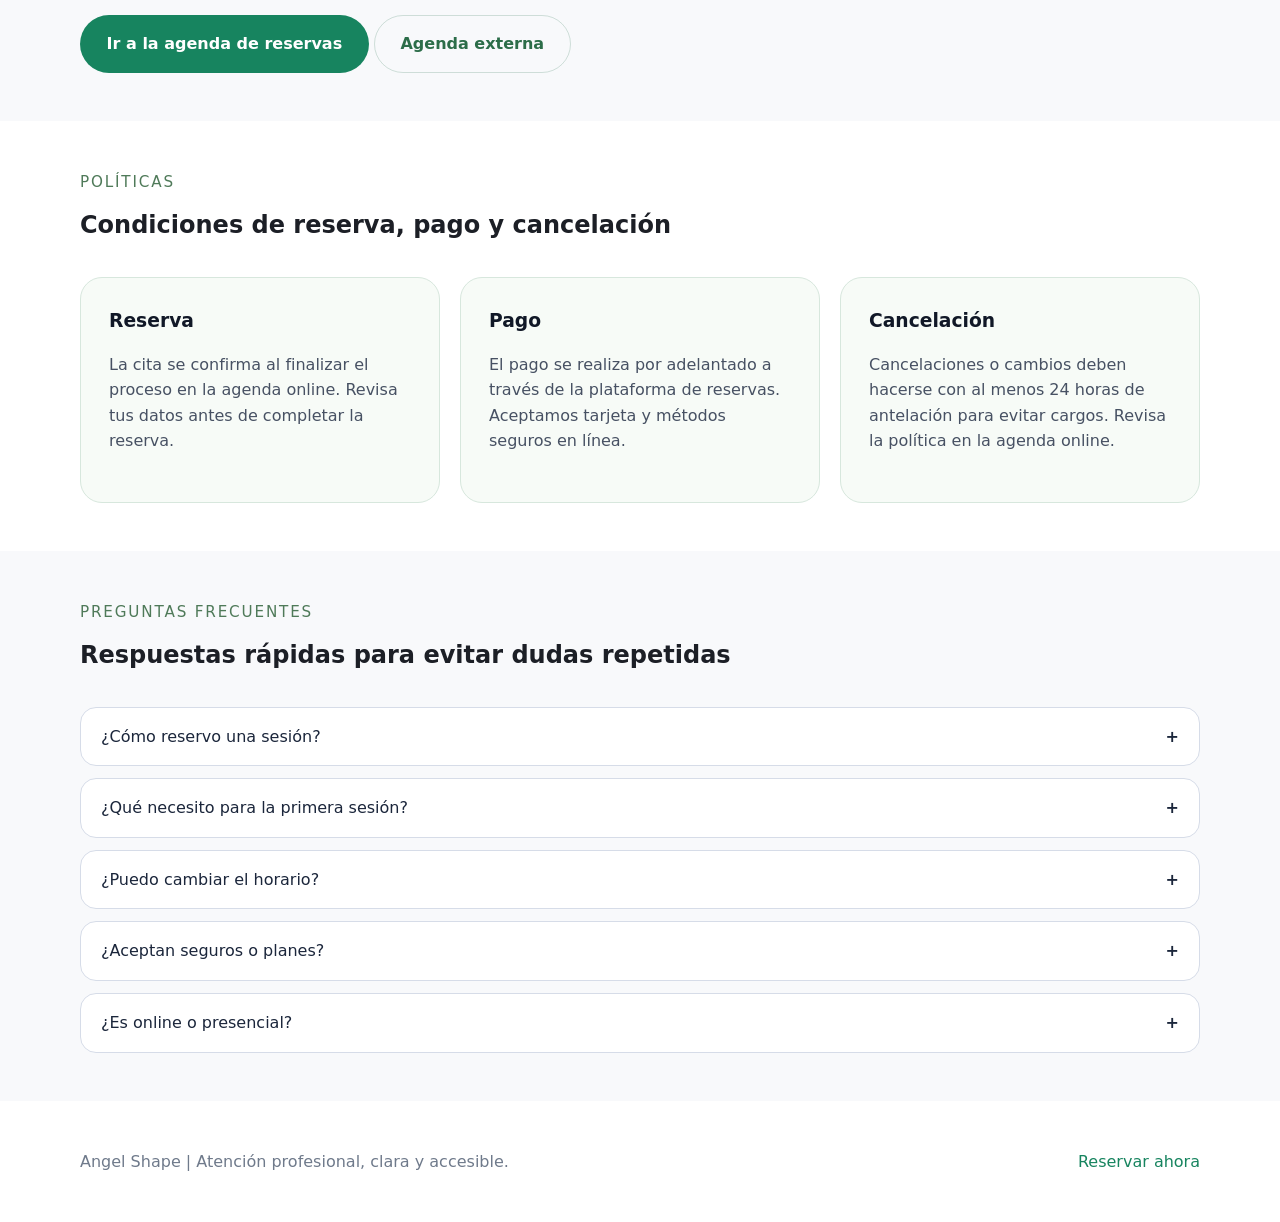
==== commit df214dd0: "Separar reservas en vista dedicada con reserva.html y reserva.js" ====
--- a/index.html
+++ b/index.html
@@ -16,7 +16,7 @@
         Sesiones individuales diseñadas para acompañarte con apoyo emocional, herramientas prácticas y una agenda online que evita mensajes innecesarios.
       </p>
       <div class="hero-actions">
-        <a class="button button-primary" href="#agendaLocal">Reservar ahora</a>
+        <a class="button button-primary" href="reserva.html">Reservar ahora</a>
         <a class="button button-secondary" href="#servicios">Ver servicios</a>
       </div>
     </div>
@@ -63,60 +63,16 @@
         <div>
           <div class="section-header">
             <p class="section-label">Reserva</p>
-            <h2>Agenda local breve y funcional</h2>
-          </div>
-          <p>Llena los datos de tu sesión y guarda la reserva directamente en tu navegador. Funciona como una agenda simple sin dependencias externas.</p>
-          <ul class="policy-list">
-            <li>La reserva se guarda en el localStorage de este navegador.</li>
-            <li>Puedes ver cambios y datos inmediatamente.</li>
-            <li>Es ideal para probar la agenda localmente.</li>
-          </ul>
-          <a class="button button-primary" href="#agendaLocal">Abrir agenda local</a>
-          <a class="button button-secondary" href="https://agenda.example.com" target="_blank" rel="noopener noreferrer">Agenda externa</a>
+          <h2>Agenda dedicada para tus citas</h2>
         </div>
-        <div class="booking-card" id="agendaLocal">
-          <h3>Agenda online local</h3>
-          <form id="bookingForm" class="booking-form">
-            <div class="input-group">
-              <label class="input-label" for="service">Servicio</label>
-              <select id="service" name="service" class="input-field" required>
-                <option value="">Selecciona un servicio</option>
-                <option value="Consulta inicial">Consulta inicial - 60 min</option>
-                <option value="Psicoterapia individual">Psicoterapia individual - 50 min</option>
-                <option value="Sesión puntual de apoyo">Sesión puntual de apoyo - 40 min</option>
-              </select>
-            </div>
-            <div class="input-row">
-              <div class="input-group">
-                <label class="input-label" for="date">Fecha</label>
-                <input id="date" name="date" type="date" class="input-field" required />
-              </div>
-              <div class="input-group">
-                <label class="input-label" for="time">Hora</label>
-                <input id="time" name="time" type="time" class="input-field" required />
-              </div>
-            </div>
-            <div class="input-group">
-              <label class="input-label" for="name">Nombre</label>
-              <input id="name" name="name" type="text" class="input-field" placeholder="Tu nombre" required />
-            </div>
-            <div class="input-group">
-              <label class="input-label" for="email">Email</label>
-              <input id="email" name="email" type="email" class="input-field" placeholder="Tu correo electrónico" required />
-            </div>
-            <div class="input-group">
-              <label class="input-label" for="notes">Notas</label>
-              <textarea id="notes" name="notes" class="input-field" rows="3" placeholder="Motivo de la sesión (opcional)"></textarea>
-            </div>
-            <button class="button button-primary" type="submit">Guardar reserva</button>
-          </form>
-          <div class="booking-summary">
-            <p class="booking-summary-title">Reservas guardadas</p>
-            <p id="bookingCount">Cargando...</p>
-            <div id="bookingsList" class="bookings-list"></div>
-          </div>
-        </div>
-      </div>
+        <p>Desde la vista de reservas dedicada podrás gestionar tus citas de forma más ordenada y sin mezclar la agenda con la página principal.</p>
+        <ul class="policy-list">
+          <li>La reserva se guarda en el localStorage de este navegador.</li>
+          <li>Puedes ver cambios y datos inmediatamente.</li>
+          <li>Es ideal para una experiencia más clara y enfocada.</li>
+        </ul>
+        <a class="button button-primary" href="reserva.html">Ir a la agenda de reservas</a>
+        <a class="button button-secondary" href="https://agenda.example.com" target="_blank" rel="noopener noreferrer">Agenda externa</a>
     </section>
 
     <section class="section section-light">
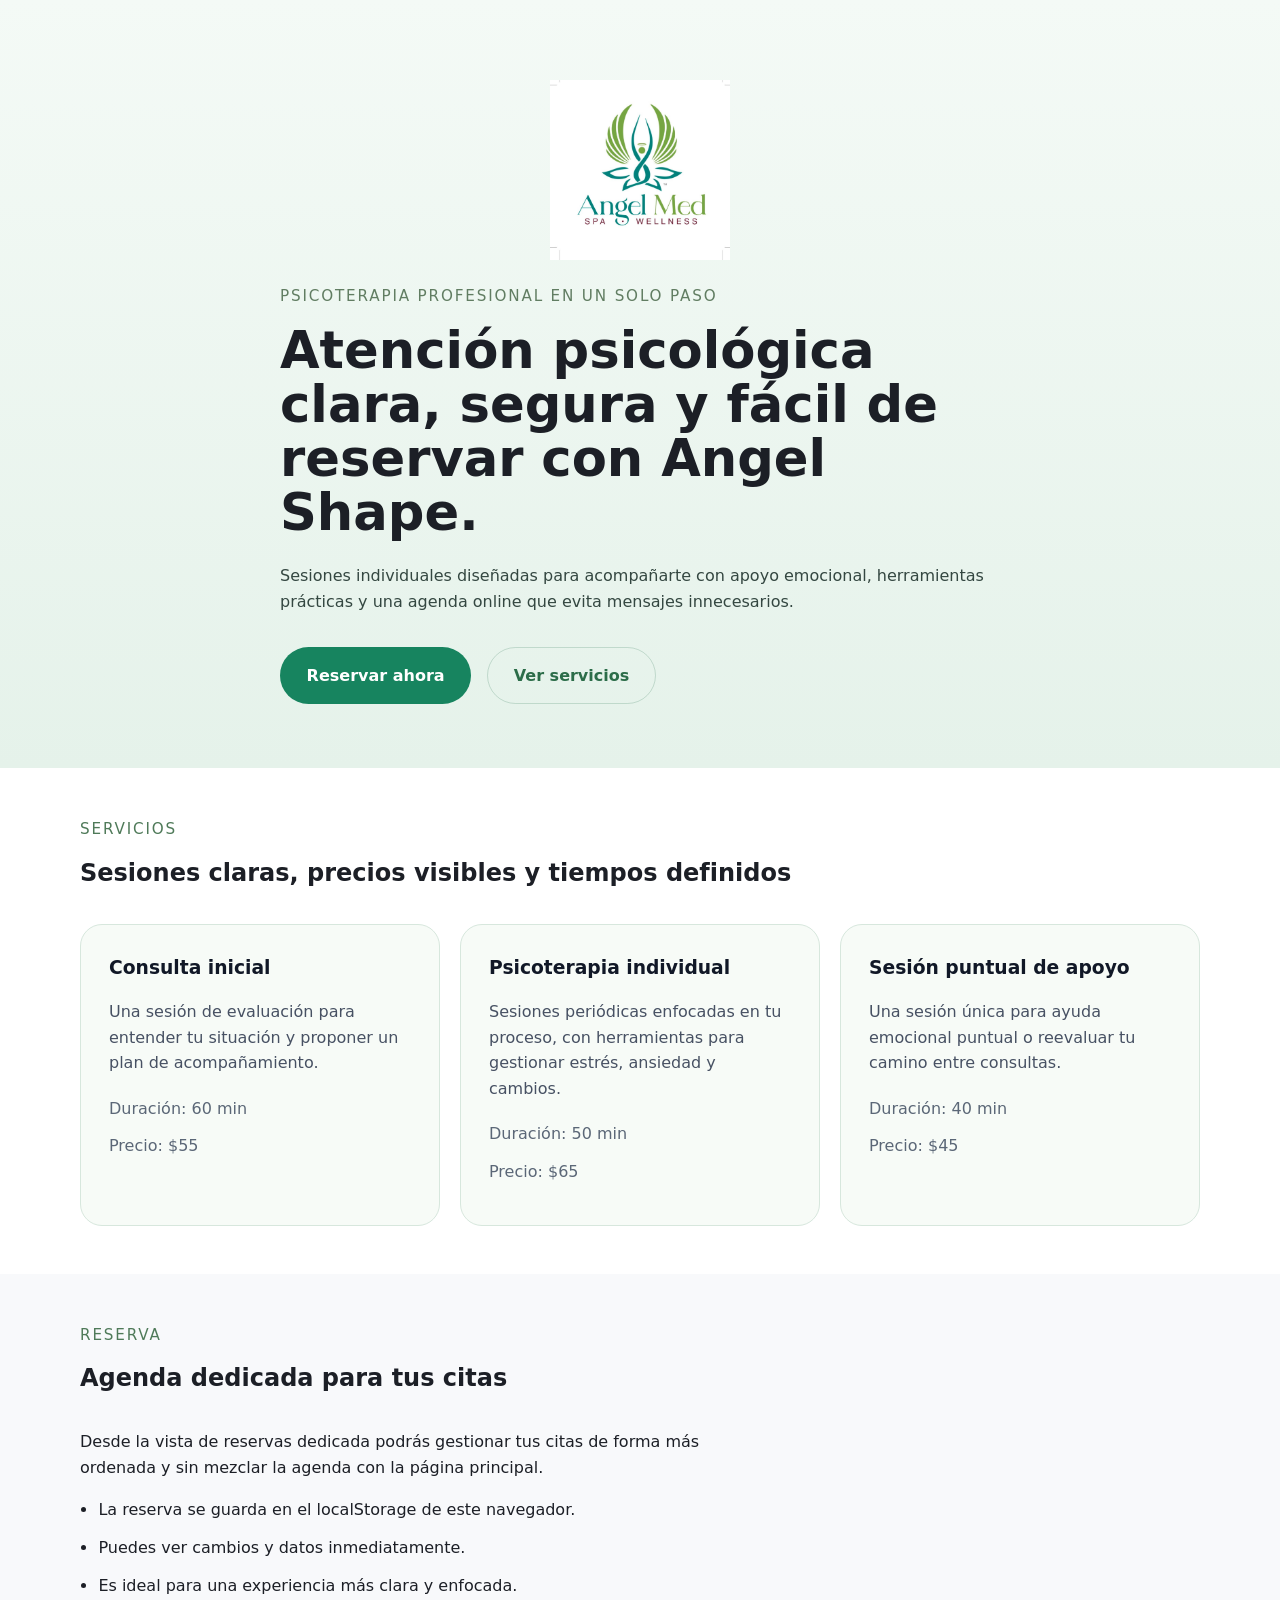
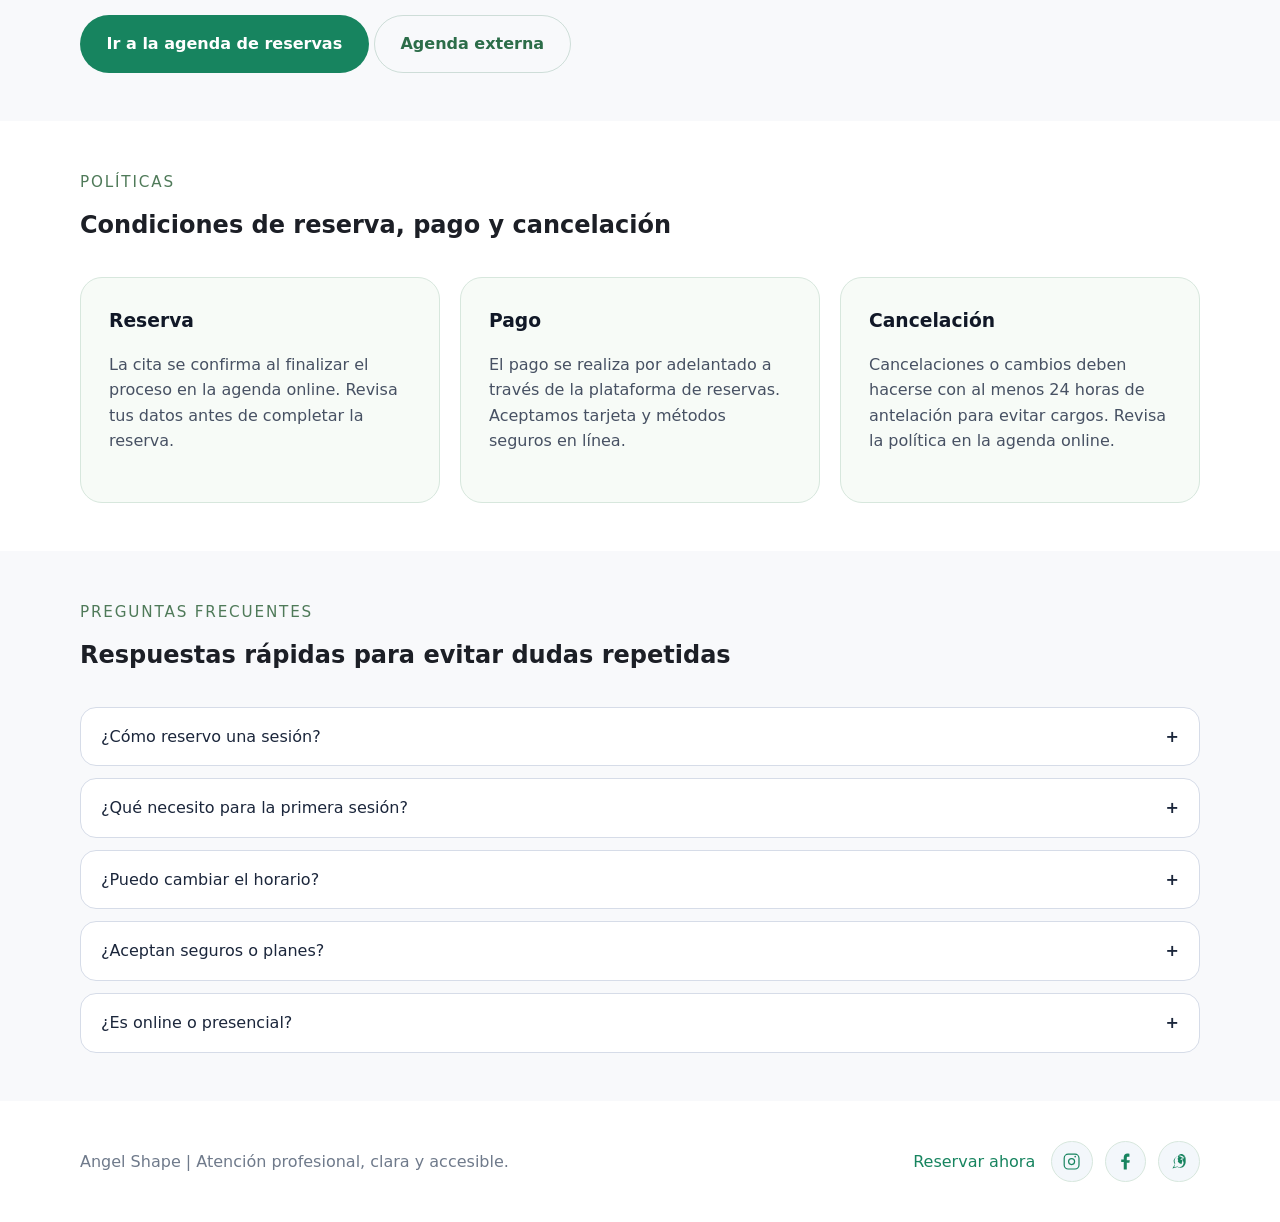
==== commit 93b106f6: "Agregar iconos sociales con enlaces a redes en el footer" ====
--- a/index.html
+++ b/index.html
@@ -142,7 +142,20 @@
   <footer class="footer">
     <div class="container footer-content">
       <p>Angel Shape | Atención profesional, clara y accesible.</p>
-      <a href="https://agenda.example.com" target="_blank" rel="noopener noreferrer">Reservar ahora</a>
+      <div class="footer-actions">
+        <a class="footer-link" href="https://agenda.example.com" target="_blank" rel="noopener noreferrer">Reservar ahora</a>
+        <div class="social-links">
+          <a class="social-link" href="https://www.instagram.com/angel_shape" target="_blank" rel="noopener noreferrer" aria-label="Instagram">
+            <svg viewBox="0 0 24 24" aria-hidden="true"><path d="M7.75 2h8.5A5.75 5.75 0 0 1 22 7.75v8.5A5.75 5.75 0 0 1 16.25 22h-8.5A5.75 5.75 0 0 1 2 16.25v-8.5A5.75 5.75 0 0 1 7.75 2zm0 1.5A4.25 4.25 0 0 0 3.5 7.75v8.5A4.25 4.25 0 0 0 7.75 20.5h8.5a4.25 4.25 0 0 0 4.25-4.25v-8.5A4.25 4.25 0 0 0 16.25 3.5h-8.5zm8.75 1.27a1.03 1.03 0 1 1 0 2.06 1.03 1.03 0 0 1 0-2.06zM12 7.5a4.5 4.5 0 1 1 0 9 4.5 4.5 0 0 1 0-9zm0 1.5a3 3 0 1 0 0 6 3 3 0 0 0 0-6z"/></svg>
+          </a>
+          <a class="social-link" href="https://www.facebook.com/angelshape" target="_blank" rel="noopener noreferrer" aria-label="Facebook">
+            <svg viewBox="0 0 24 24" aria-hidden="true"><path d="M13.5 22V13.5h3.25l.5-3.25H13.5V7.5c0-.95.25-1.6 1.6-1.6h1.7V2.05A23.4 23.4 0 0 0 14.25 2c-2.7 0-4.55 1.65-4.55 4.7v2.62H6.5v3.25h3.2V22h3.8z"/></svg>
+          </a>
+          <a class="social-link" href="https://wa.me/1234567890" target="_blank" rel="noopener noreferrer" aria-label="WhatsApp">
+            <svg viewBox="0 0 24 24" aria-hidden="true"><path d="M17.5 6.5a7 7 0 0 0-11.8 4.4c0 1.2.3 2.4.9 3.4L3 20.5l6.2-1.6a6.9 6.9 0 0 0 3.3.84h.1a7 7 0 0 0 7-7V9c0-1.9-.7-3.7-2-5.1zm-5.5 12.5a5.4 5.4 0 0 1-2.8-.8l-.2-.1-3.7.95.98-3.6-.1-.2A5.4 5.4 0 0 1 6.6 7.1a5.5 5.5 0 0 1 9.7 4 5.4 5.4 0 0 1-4.3 7.9zm2.3-3.8c-.1 0-.3 0-.5-.1-.2 0-.7-.2-1.3-.6-.5-.3-.9-.5-1.2-.8-.3-.2-.6-.5-.8-.8-.2-.3-.5-.6-.7-1-.1-.2 0-.4.1-.5.1-.2.2-.5.3-.7.1-.2.1-.3 0-.5l-.6-1.4c-.2-.5 0-.7.1-.9.1-.2.4-.3.6-.4.2-.1.3-.1.5 0 .2 0 .4.1.6.3.2.2.4.4.6.6.2.2.4.5.7.7.2.2.4.4.6.6.2.1.4.2.5.2.2 0 .4 0 .5-.1.2-.1.5-.2.8-.4.3-.2.7-.4 1-.7.2-.2.4-.4.6-.7.1-.2.2-.4.3-.6.1-.2 0-.4-.1-.5-.1-.2-.4-.2-.6-.1-.3.1-.7.4-1.2.8-.5.5-1 .9-1.3 1.1-.3.2-.5.3-.7.3-.1 0-.2 0-.3 0-.1 0-.2 0-.3 0-.1 0-.2 0-.3 0-.1 0-.3 0-.4-.1-.2-.1-.4-.3-.6-.5-.2-.2-.4-.5-.6-.8-.2-.3-.4-.7-.5-1.1-.1-.4-.1-.7 0-1 .2-.6.5-1.1 1-1.6.5-.5 1.1-.9 1.7-1.1.5-.2 1-.3 1.5-.3.5 0 1 .1 1.4.2.4.2.8.4 1.1.7.3.3.5.6.7 1 .2.4.3.8.3 1.2 0 .4 0 .8-.1 1.2-.1.4-.3.8-.6 1.2-.3.4-.6.8-1.1 1.2l-.1.1z"/></svg>
+          </a>
+        </div>
+      </div>
     </div>
   </footer>
 
--- a/styles.css
+++ b/styles.css
@@ -332,8 +332,50 @@
   color: #6f7a8b;
 }
 
+.footer-actions {
+  display: flex;
+  gap: 1rem;
+  flex-wrap: wrap;
+  align-items: center;
+  justify-content: center;
+}
+
+.footer-link,
 .footer-content a {
   color: #17845f;
+}
+
+.social-links {
+  display: flex;
+  align-items: center;
+  gap: 0.75rem;
+}
+
+.social-link {
+  display: inline-flex;
+  align-items: center;
+  justify-content: center;
+  width: 2.6rem;
+  height: 2.6rem;
+  border-radius: 999px;
+  background: #f3f7fb;
+  border: 1px solid #d7e7dd;
+  color: #1c1f26;
+  transition: transform 160ms ease, background 160ms ease, border-color 160ms ease, color 160ms ease;
+}
+
+.social-link:hover,
+.social-link:focus-visible {
+  background: #17845f;
+  color: #ffffff;
+  border-color: #17845f;
+  transform: translateY(-1px);
+}
+
+.social-link svg {
+  width: 1.2rem;
+  height: 1.2rem;
+  fill: currentColor;
 }
 
 @media (min-width: 720px) {
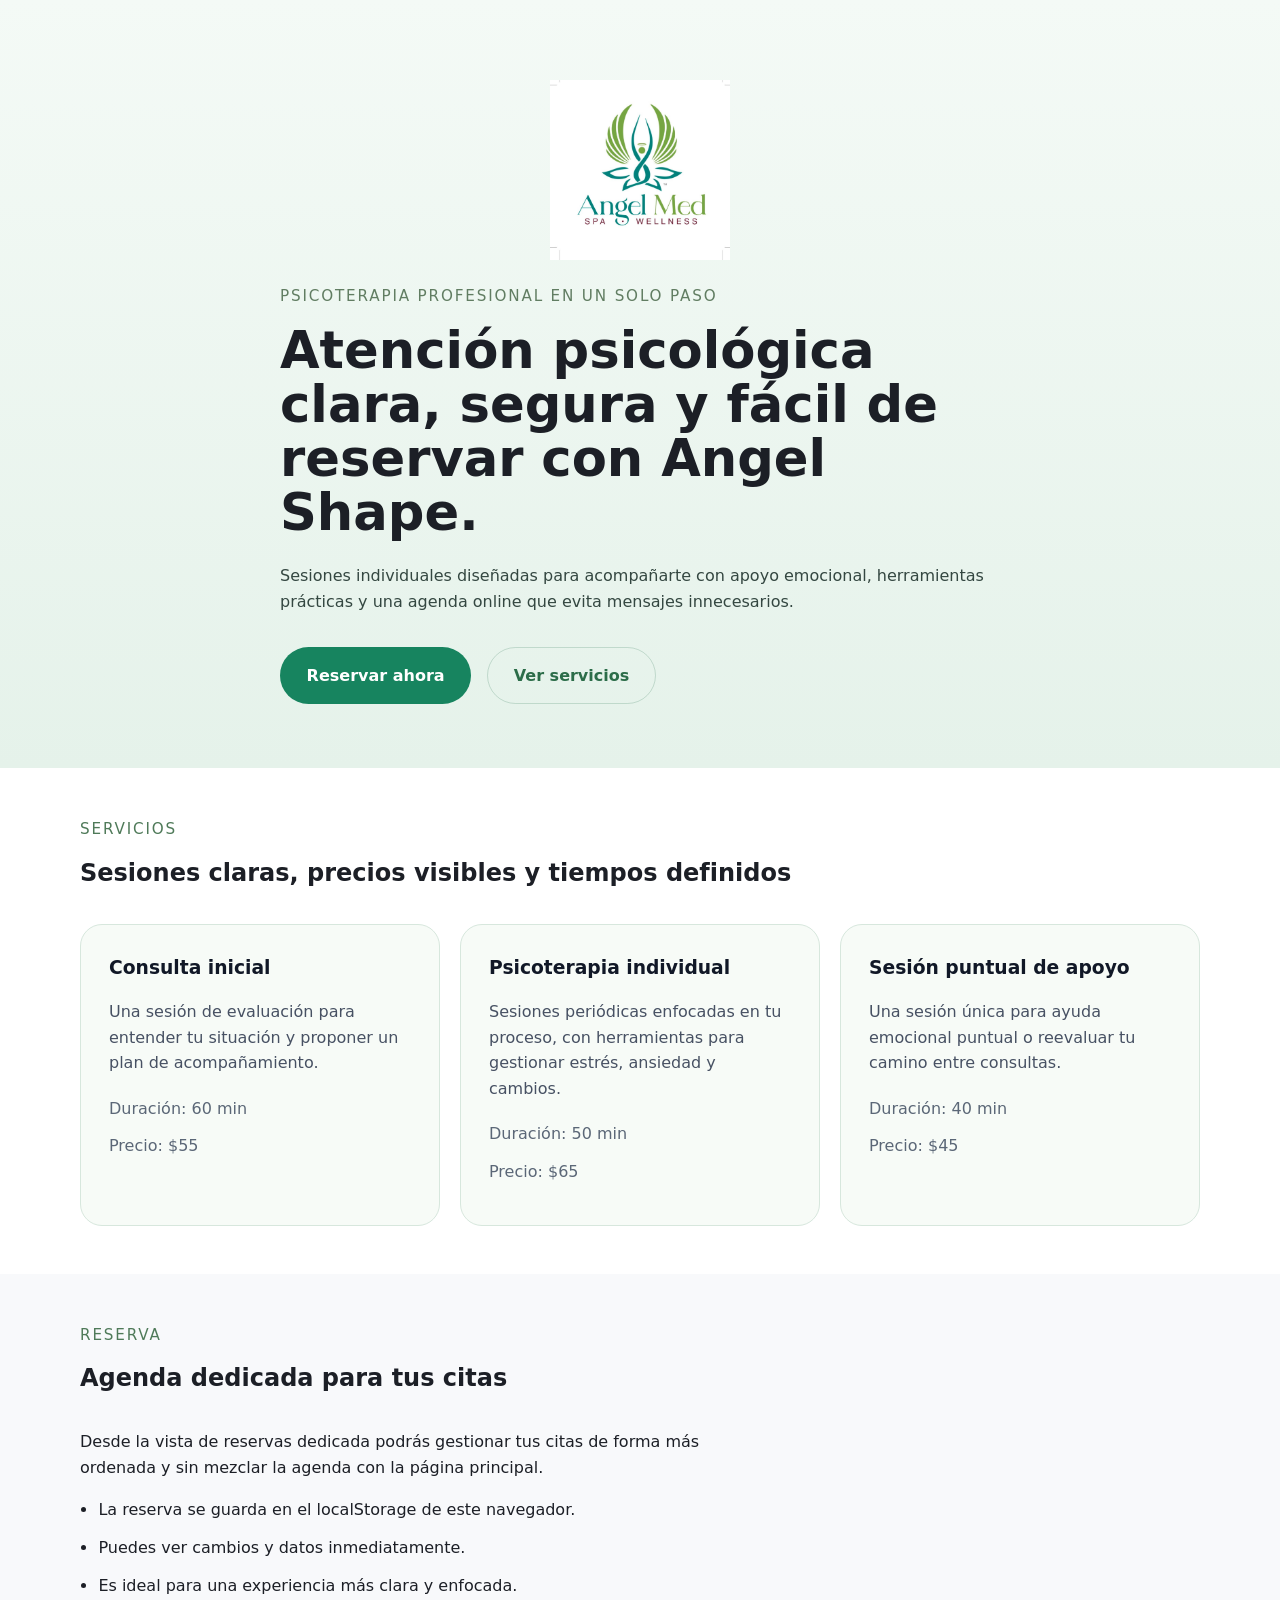
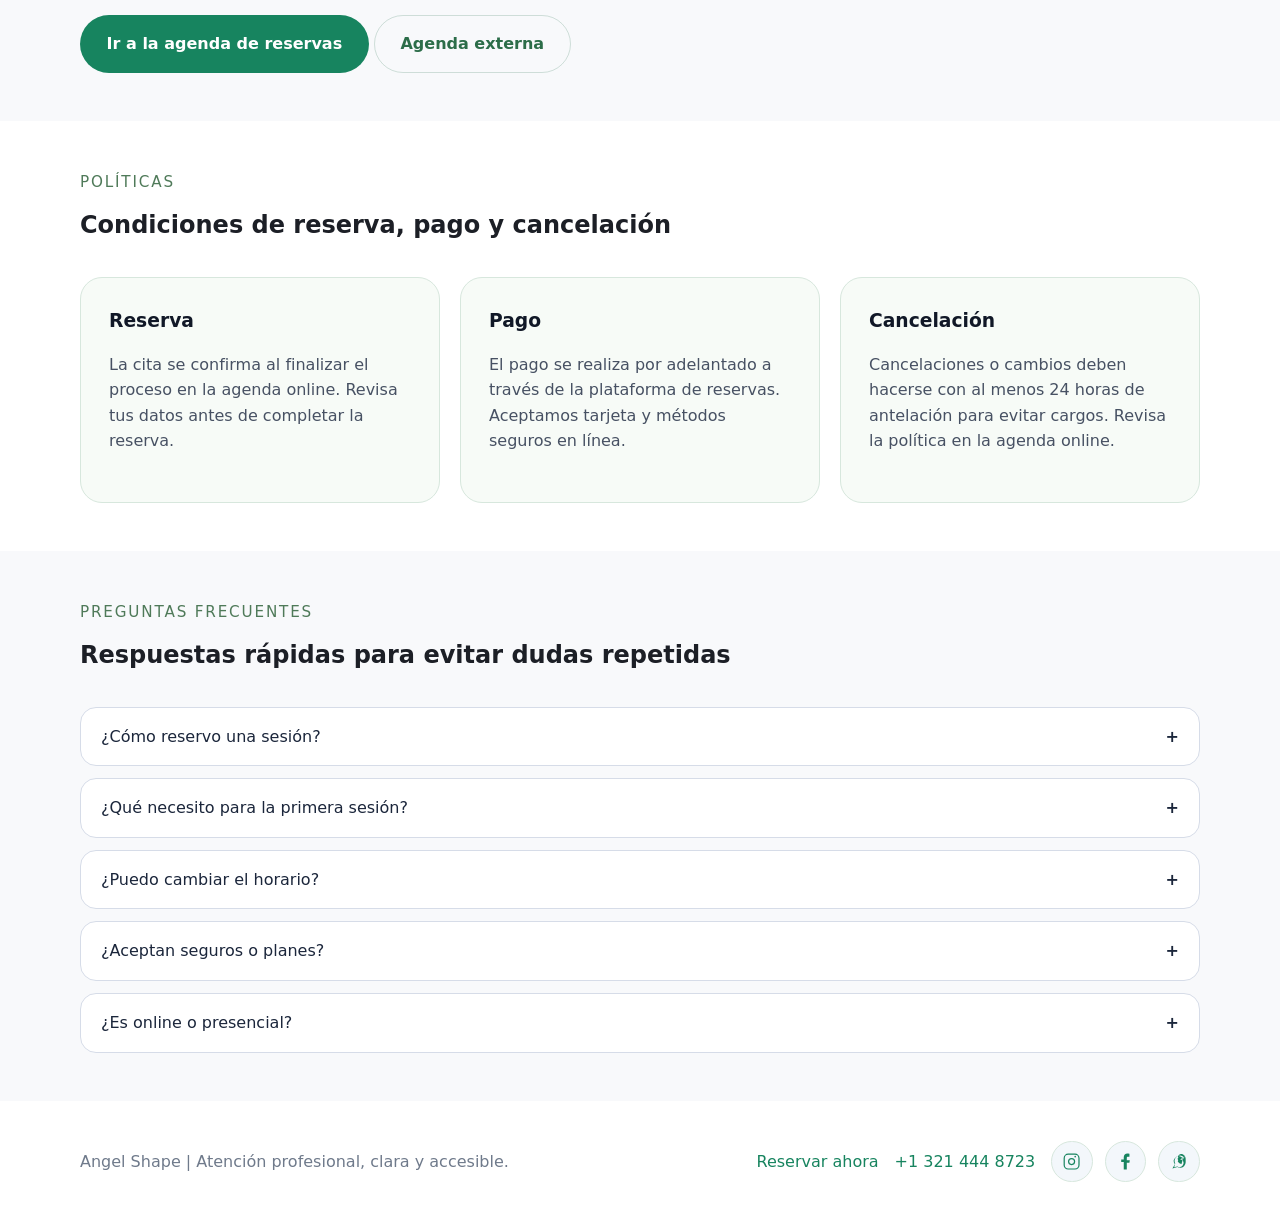
==== commit 50c5bc79: "Agregar numero de contacto en el footer" ====
--- a/index.html
+++ b/index.html
@@ -144,6 +144,7 @@
       <p>Angel Shape | Atención profesional, clara y accesible.</p>
       <div class="footer-actions">
         <a class="footer-link" href="https://agenda.example.com" target="_blank" rel="noopener noreferrer">Reservar ahora</a>
+        <a class="footer-link" href="tel:+1234567890">+1 321 444 8723</a>
         <div class="social-links">
           <a class="social-link" href="https://www.instagram.com/angel_shape" target="_blank" rel="noopener noreferrer" aria-label="Instagram">
             <svg viewBox="0 0 24 24" aria-hidden="true"><path d="M7.75 2h8.5A5.75 5.75 0 0 1 22 7.75v8.5A5.75 5.75 0 0 1 16.25 22h-8.5A5.75 5.75 0 0 1 2 16.25v-8.5A5.75 5.75 0 0 1 7.75 2zm0 1.5A4.25 4.25 0 0 0 3.5 7.75v8.5A4.25 4.25 0 0 0 7.75 20.5h8.5a4.25 4.25 0 0 0 4.25-4.25v-8.5A4.25 4.25 0 0 0 16.25 3.5h-8.5zm8.75 1.27a1.03 1.03 0 1 1 0 2.06 1.03 1.03 0 0 1 0-2.06zM12 7.5a4.5 4.5 0 1 1 0 9 4.5 4.5 0 0 1 0-9zm0 1.5a3 3 0 1 0 0 6 3 3 0 0 0 0-6z"/></svg>
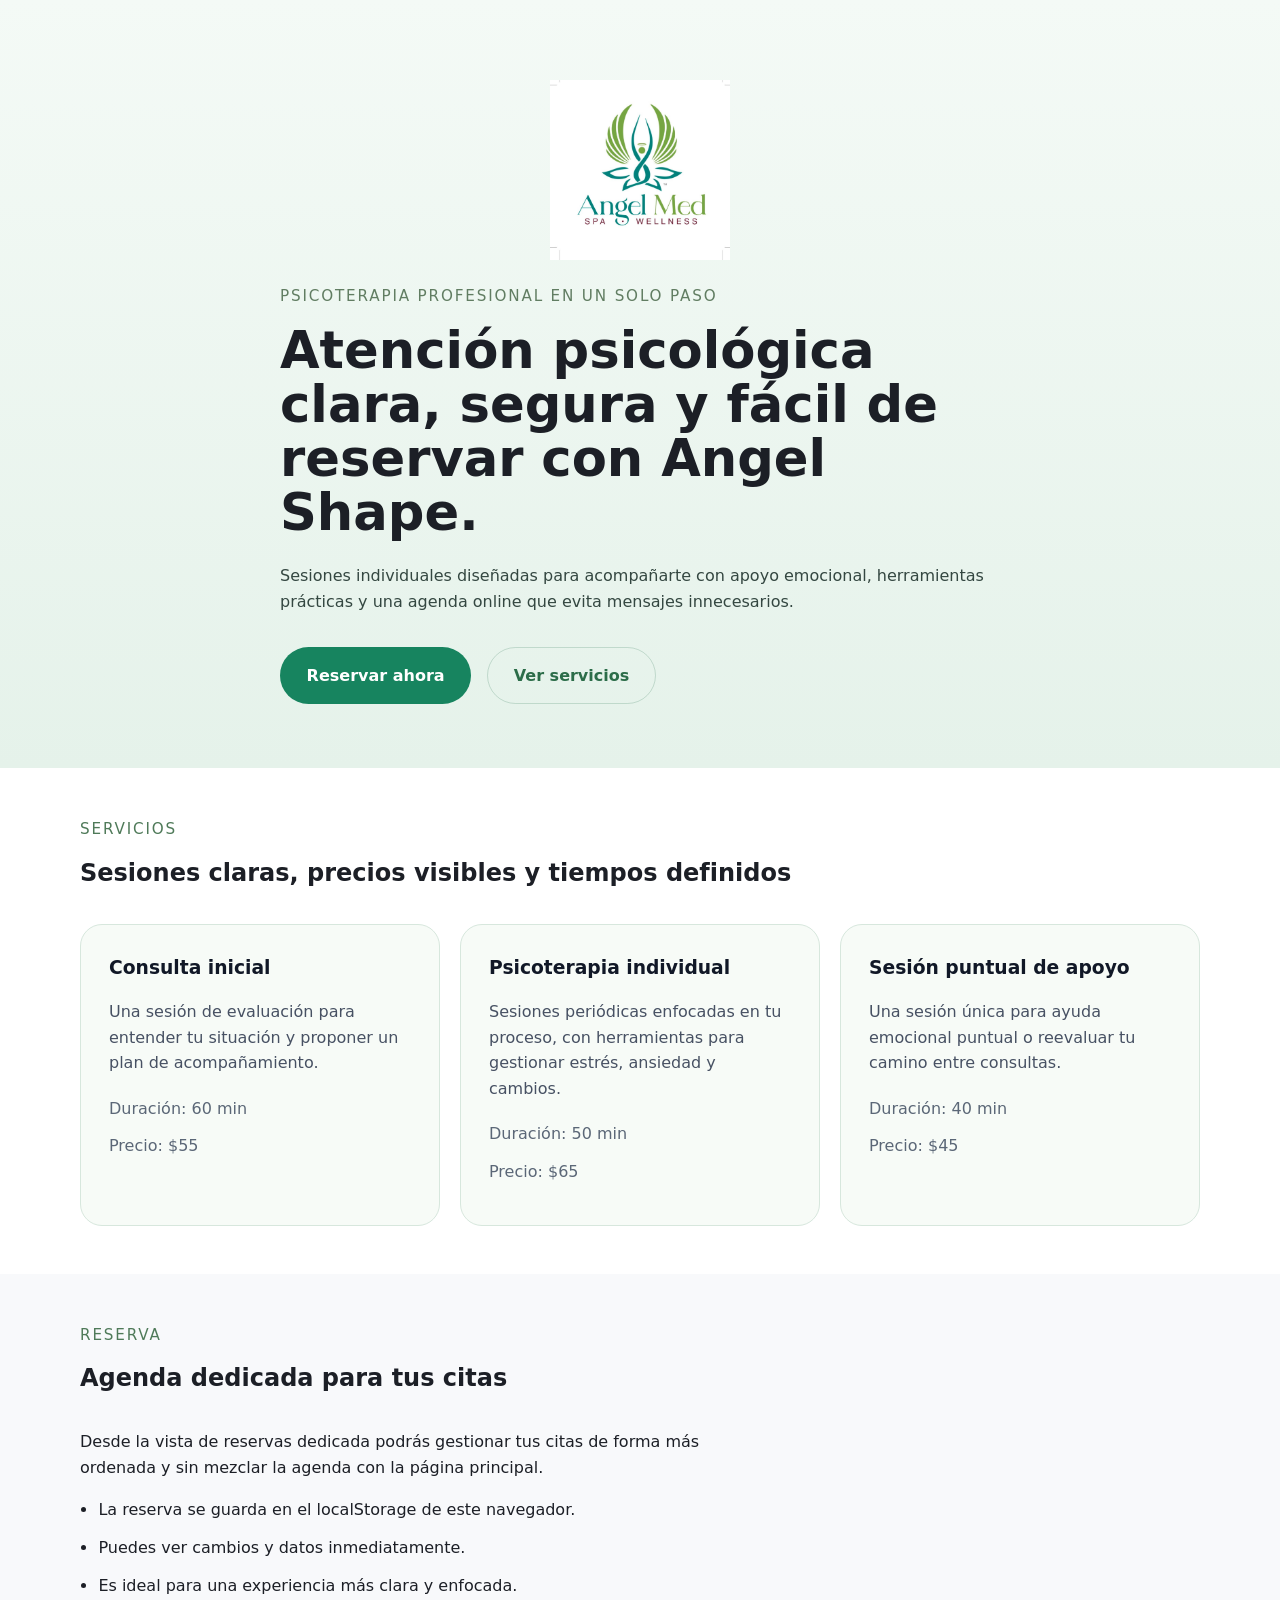
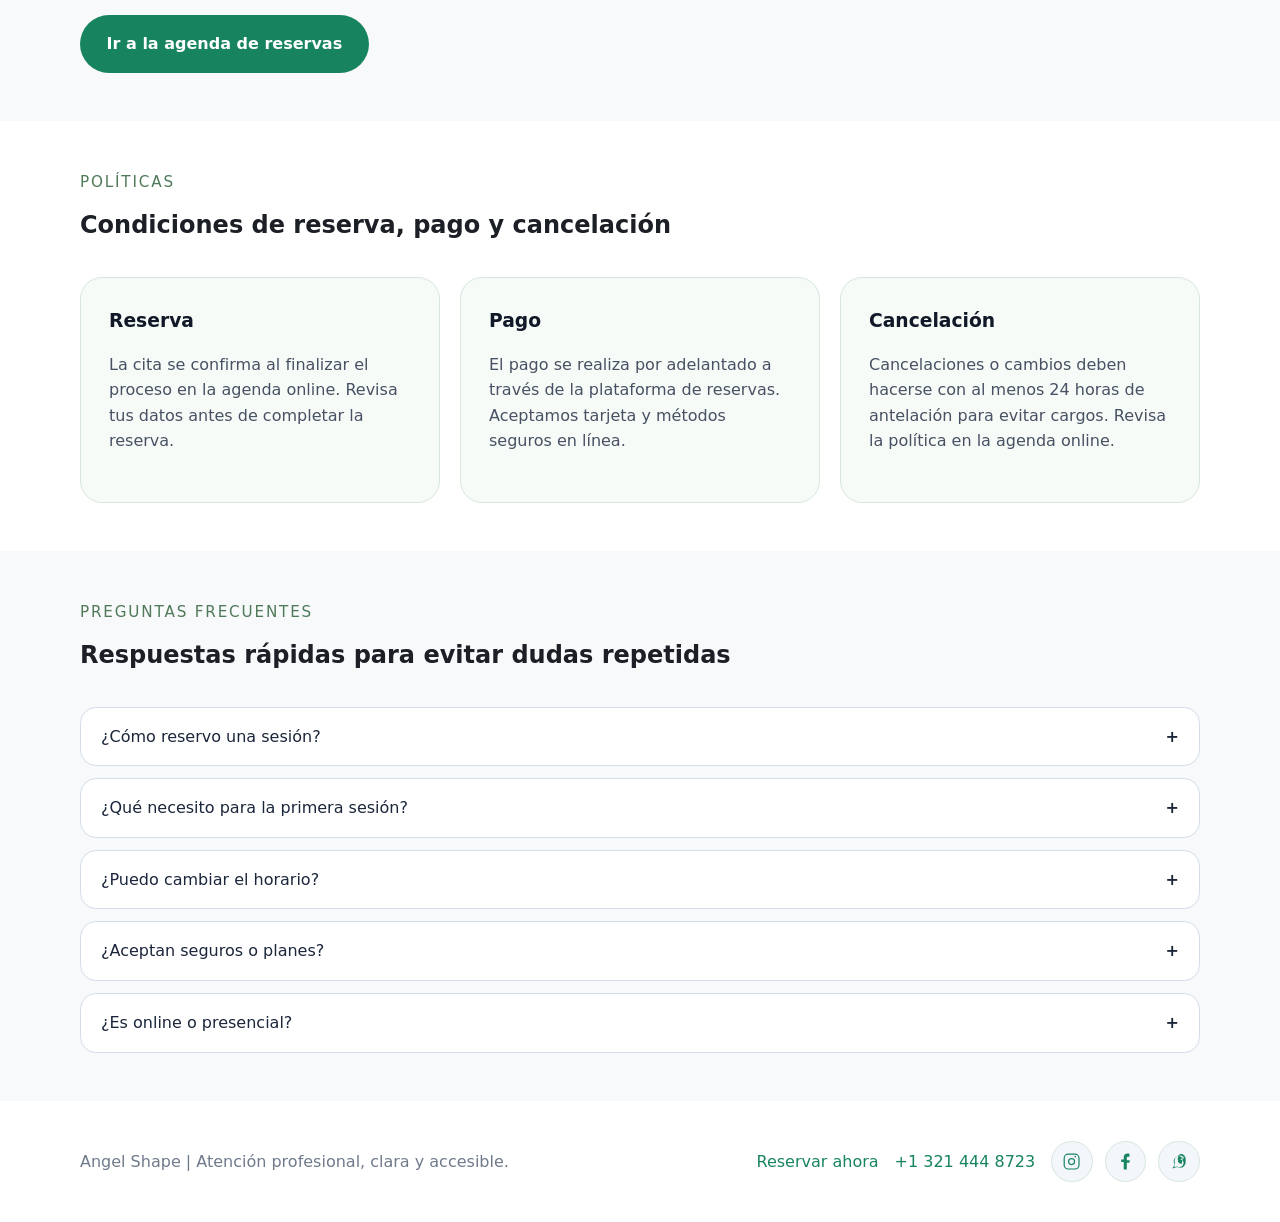
==== commit 0f928d08: "Quitar boton de agenda externa y actualizar enlace de reserva al footer" ====
--- a/index.html
+++ b/index.html
@@ -72,10 +72,11 @@
           <li>Es ideal para una experiencia más clara y enfocada.</li>
         </ul>
         <a class="button button-primary" href="reserva.html">Ir a la agenda de reservas</a>
-        <a class="button button-secondary" href="https://agenda.example.com" target="_blank" rel="noopener noreferrer">Agenda externa</a>
-    </section>
+      </div>
+    </div>
+  </section>
 
-    <section class="section section-light">
+  <section class="section section-light">
       <div class="container">
         <div class="section-header">
           <p class="section-label">Políticas</p>
@@ -143,7 +144,7 @@
     <div class="container footer-content">
       <p>Angel Shape | Atención profesional, clara y accesible.</p>
       <div class="footer-actions">
-        <a class="footer-link" href="https://agenda.example.com" target="_blank" rel="noopener noreferrer">Reservar ahora</a>
+        <a class="footer-link" href="reserva.html">Reservar ahora</a>
         <a class="footer-link" href="tel:+1234567890">+1 321 444 8723</a>
         <div class="social-links">
           <a class="social-link" href="https://www.instagram.com/angel_shape" target="_blank" rel="noopener noreferrer" aria-label="Instagram">
